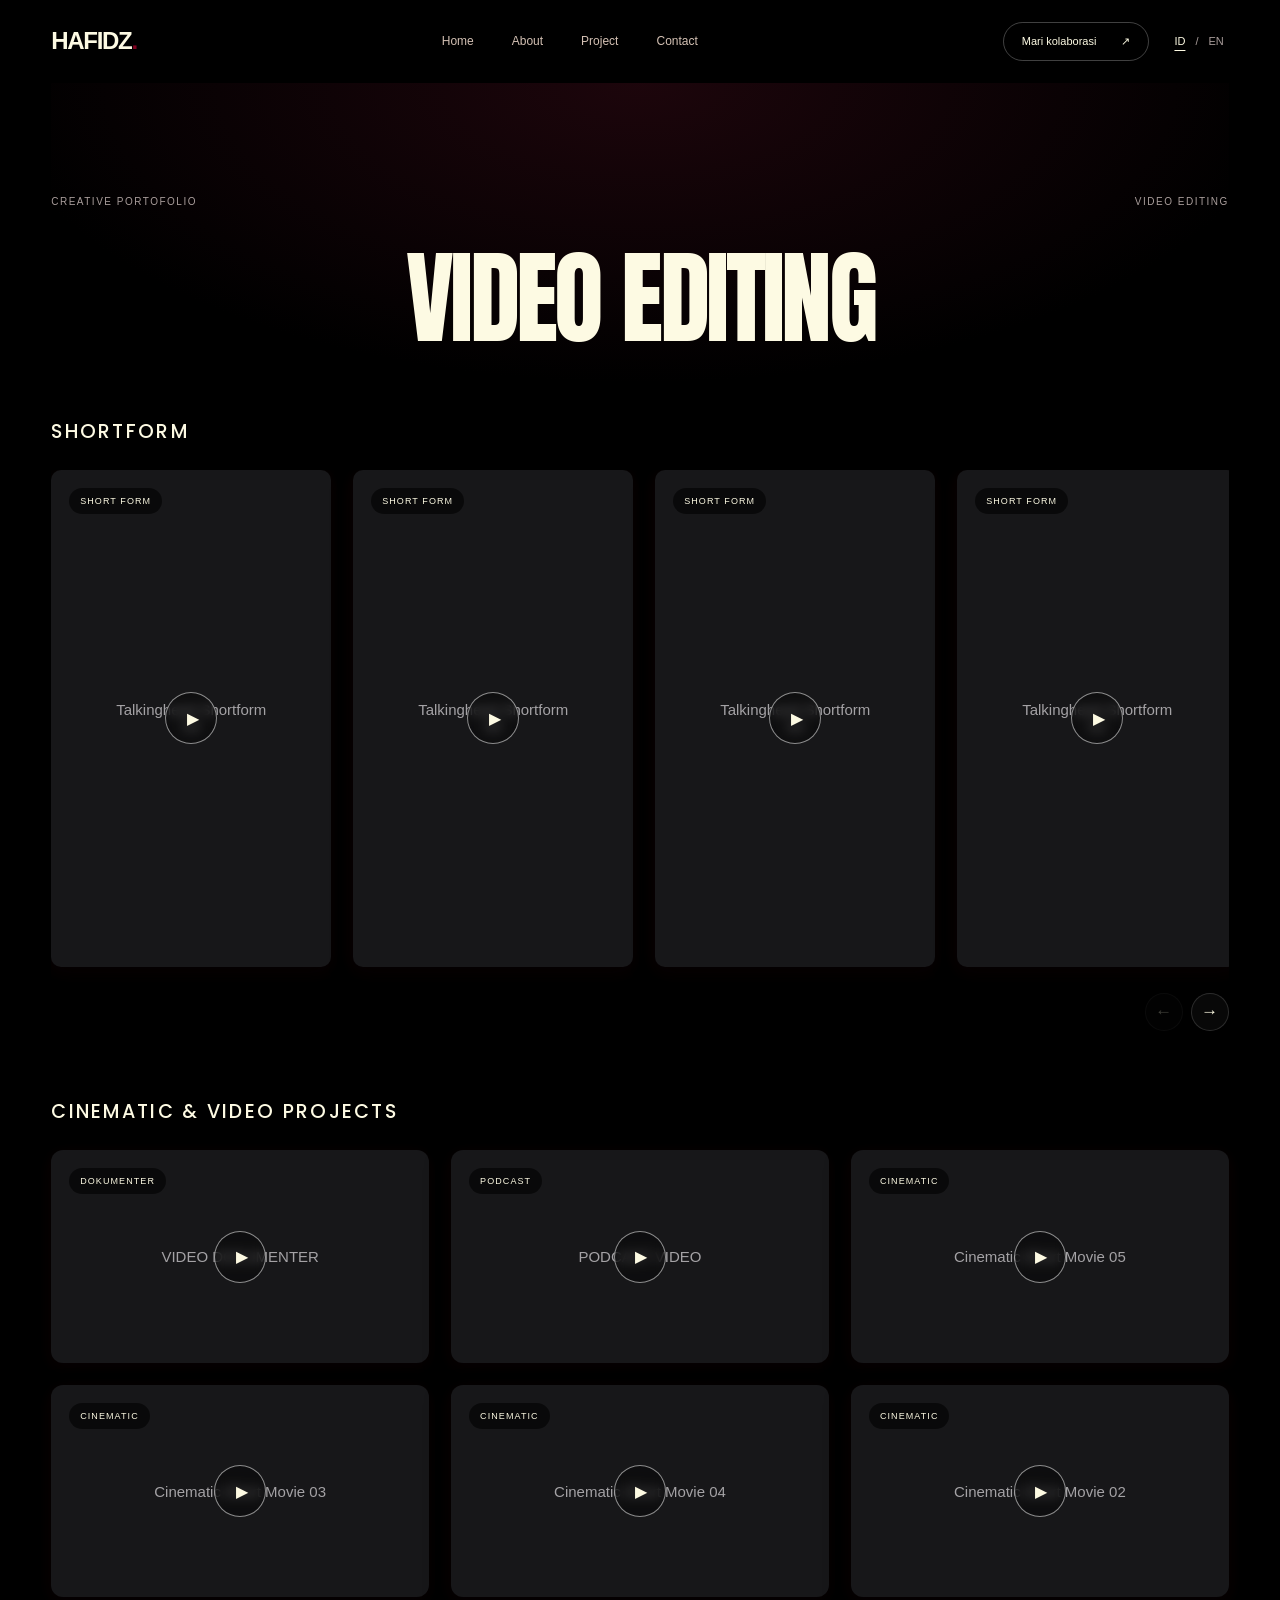
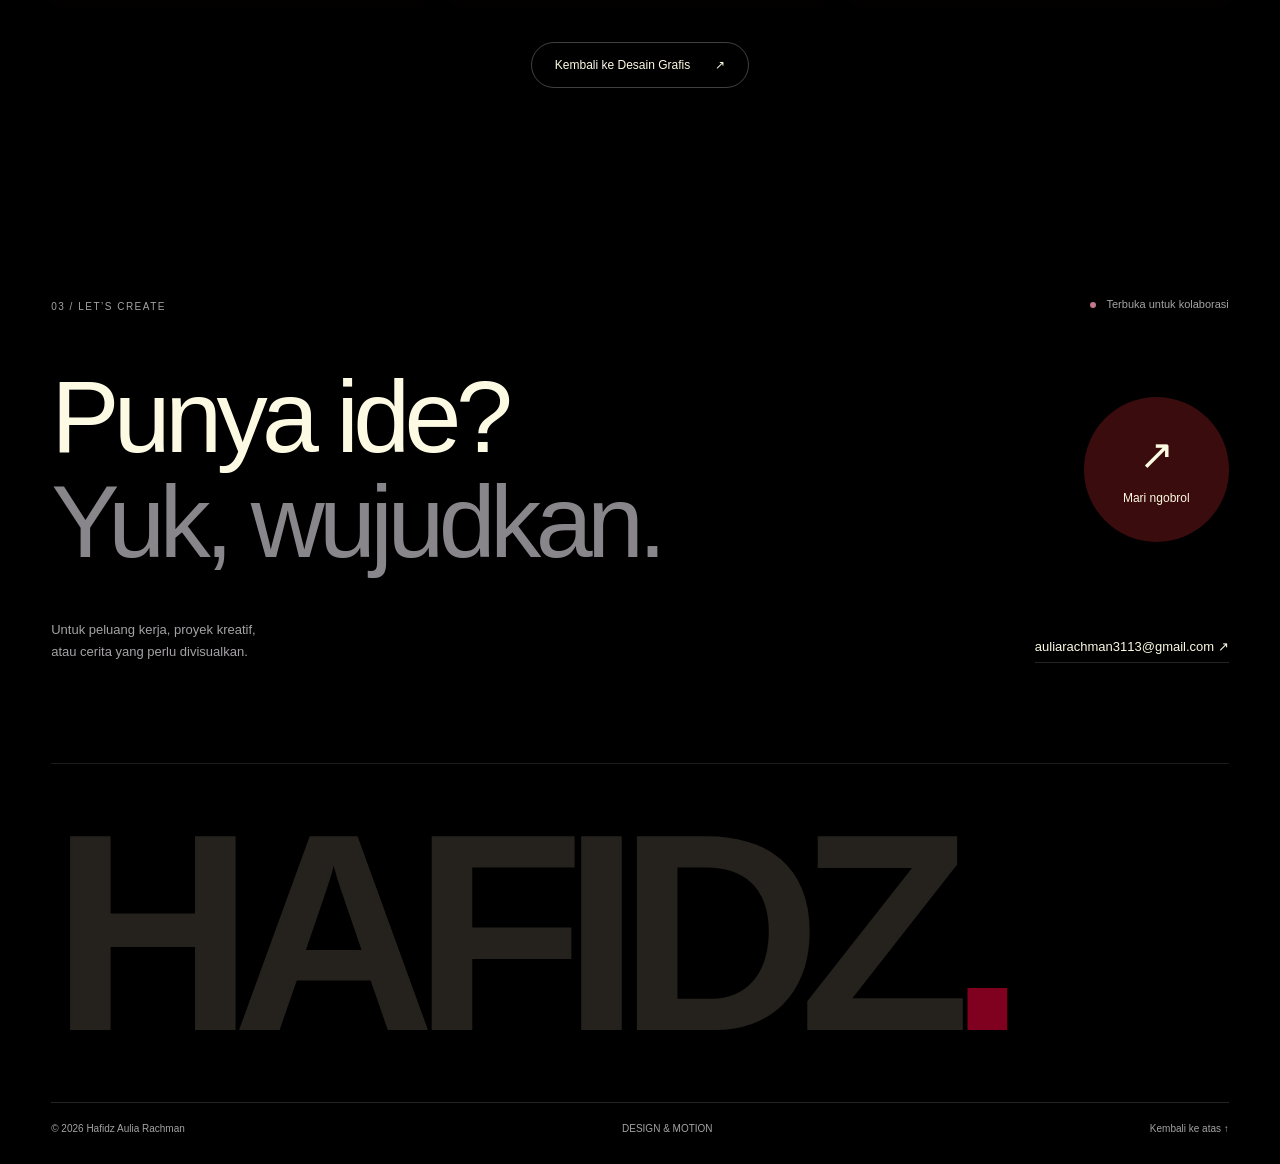
==== video.html @ 24ddf9a2 "Build Video Editing page with shortform horizontal gallery" ====
<!doctype html>
<html lang="id">
<head>
<meta charset="utf-8"><meta name="viewport" content="width=device-width,initial-scale=1">
<meta name="theme-color" content="#000000">
<meta name="description" content="Portofolio Hafidz Aulia Rachman — desain grafis dan video editing. Jelajahi karya visual, konten sosial media, dan film pendek.">
<title>Video Editing — Hafidz Aulia Rachman</title>
<link rel="preconnect" href="https://res.cloudinary.com">
<link rel="preload" href="assets/fonts/anton.woff" as="font" type="font/woff" crossorigin>
<link rel="preload" href="assets/fonts/allura-creative.woff" as="font" type="font/woff" crossorigin>
<link rel="stylesheet" href="styles.css?v=video-gallery-20261009">
<script src="projects.js?v=video-gallery-20261009" defer></script><script src="language.js?v=video-gallery-20261009" defer></script><script src="app.js?v=video-gallery-20261009" defer></script>
</head>
<body data-portfolio="video" data-video-layout="shortform-gallery">
<a class="skip" href="#work">Langsung ke karya</a>
<svg width="0" height="0" aria-hidden="true" class="clip-def"><defs><clipPath id="portrait-cutout" clipPathUnits="objectBoundingBox"><path d="M.165 1 L.165 .68 Q.154 .64 .174 .60 L.182 .52 Q.184 .43 .21 .382 Q.234 .352 .366 .311 L.398 .273 L.396 .248 Q.37 .232 .367 .2 Q.352 .188 .368 .169 L.365 .122 Q.359 .084 .398 .06 Q.429 .035 .484 .039 Q.54 .035 .579 .062 Q.609 .081 .607 .126 L.601 .166 Q.62 .163 .612 .196 Q.609 .212 .586 .222 L.565 .243 L.571 .252 Q.592 .258 .603 .288 Q.754 .301 .823 .355 Q.85 .38 .865 .447 L.91 .534 Q.94 .578 .934 .615 Q.926 .653 .884 .724 L.849 .789 L.82 1 Z"/></clipPath></defs></svg>
<header class="header"><div class="shell nav-row"><a class="brand" href="index.html#top" aria-label="Hafidz, beranda">HAFIDZ<span>.</span></a><nav id="navigation" aria-label="Navigasi utama"><a href="index.html#top">Home</a><a href="index.html#about">About</a><a href="#work">Project</a><a href="#contact">Contact</a></nav><div class="nav-actions"><a class="nav-cta" href="#contact">Mari kolaborasi <span>↗</span></a><div class="language-switch" role="group" aria-label="Bahasa / Language"><button type="button" data-lang="id" lang="id" aria-label="Bahasa Indonesia" aria-pressed="true">ID</button><span aria-hidden="true">/</span><button type="button" data-lang="en" lang="en" aria-label="English" aria-pressed="false">EN</button></div></div><button class="menu-toggle" aria-expanded="false" aria-controls="navigation" aria-label="Buka menu"><span></span><span></span></button></div></header>
<main id="top">
<section class="work section shell video-showcase" id="work" aria-labelledby="work-heading"><div class="section-top reveal"><span class="eyebrow">CREATIVE PORTOFOLIO</span><span class="eyebrow">VIDEO EDITING</span></div><div class="work-heading reveal"><h2 id="work-heading">VIDEO EDITING</h2></div><p id="result-status" class="sr-only" role="status" aria-live="polite"></p><section class="shortform-section" aria-labelledby="shortform-heading"><h3 id="shortform-heading" class="video-category-heading reveal">SHORTFORM</h3><div id="shortform-carousel"><div id="projects" class="projects shortform-track" role="group" aria-label="Galeri video shortform"></div></div></section><section class="other-video-section" aria-labelledby="other-video-heading"><h3 id="other-video-heading" class="video-category-heading reveal">CINEMATIC &amp; VIDEO PROJECTS</h3><div id="longform-projects" class="projects other-video-grid"></div></section><noscript><p>Aktifkan JavaScript untuk membuka galeri interaktif.</p></noscript><a class="next-portfolio outline-button" href="index.html#work">Kembali ke Desain Grafis <span>↗</span></a></section>
<section class="contact section shell" id="contact"><div class="section-top reveal"><span class="eyebrow">03 / LET’S CREATE</span><span class="availability"><i></i> Terbuka untuk kolaborasi</span></div><div class="contact-body reveal"><h2>Punya ide?<br><span>Yuk, wujudkan.</span></h2><a class="contact-circle" href="mailto:auliarachman3113@gmail.com" aria-label="Kirim email untuk kolaborasi"><span>↗</span>Mari ngobrol</a></div><div class="contact-bottom reveal"><p>Untuk peluang kerja, proyek kreatif,<br>atau cerita yang perlu divisualkan.</p><a href="mailto:auliarachman3113@gmail.com">auliarachman3113@gmail.com ↗</a></div></section>
</main>
<footer class="shell"><div class="footer-word" aria-hidden="true">HAFIDZ<span>.</span></div><div class="footer-bottom"><span>© <span id="year">2026</span> Hafidz Aulia Rachman</span><span>DESIGN &amp; MOTION</span><a href="#top">Kembali ke atas ↑</a></div></footer>
<dialog id="project-dialog" aria-labelledby="dialog-title"><div class="dialog-top"><div><span id="dialog-category" class="eyebrow"></span><h2 id="dialog-title"></h2></div><button id="close-dialog" class="close-button" aria-label="Tutup preview">×</button></div><div id="dialog-media"></div><p id="media-error" role="status" hidden>Media belum dapat dimuat. Periksa koneksi lalu coba buka kembali.</p><a id="youtube-fallback" class="youtube-fallback" target="_blank" rel="noopener noreferrer" hidden>Jika pemutar tidak tersedia, buka di YouTube ↗</a><div class="dialog-bottom"><span>HAFIDZ / SELECTED WORK</span><span id="dialog-format"></span></div></dialog>
</body></html>
---- styles.css ----
:root{--bg:#050506;--panel:#141416;--text:#fdfae3;--muted:#a4a2a5;--line:#ffffff24;--accent:#fae6c4;--burgundy:#3b0c0d;--max:1360px}*{box-sizing:border-box}html{scroll-behavior:smooth;scroll-padding-top:100px}body{margin:0;background:var(--bg);color:var(--text);font-family:Arial,Helvetica,sans-serif;-webkit-font-smoothing:antialiased}body.modal-open{overflow:hidden}a{color:inherit;text-decoration:none}button{font:inherit;color:inherit;cursor:pointer}button,a{-webkit-tap-highlight-color:transparent}button{border:0}img{display:block;max-width:100%}a:focus-visible,button:focus-visible,video:focus-visible{outline:2px solid #dc8c9e;outline-offset:6px}::selection{background:var(--burgundy);color:white}.shell{width:min(92%,var(--max));margin:auto}.eyebrow{font-size:10px;letter-spacing:.15em;line-height:1.7;font-weight:500;color:var(--muted)}.sr-only,.skip:not(:focus){position:absolute;width:1px;height:1px;overflow:hidden;clip-path:inset(50%)}.skip:focus{position:fixed;top:10px;left:20px;padding:15px;background:white;color:black;z-index:100}.clip-def{position:absolute;pointer-events:none}.header{position:sticky;top:0;z-index:20;transition:background .3s,border-color .3s;border-bottom:1px solid transparent;background:#0b0b0ce8;backdrop-filter:blur(14px)}.header.scrolled{background:#0b0b0cf5;border-color:var(--line)}.nav-row{height:82px;display:flex;align-items:center;justify-content:space-between}.brand{font-weight:900;font-size:24px;letter-spacing:-1.3px}.brand span,h1 span,h2>span:not(.contact-body h2 span),.footer-word span{color:var(--accent)}nav{display:flex;gap:38px;font-size:12px}nav a{color:var(--muted);transition:color .2s}nav a:hover{color:white}.nav-cta{font-size:11px;border:1px solid #ffffff40;border-radius:24px;padding:12px 18px}.nav-cta span{margin-left:22px;display:inline-block;transition:transform .2s}.nav-cta:hover span{transform:translate(2px,-2px)}.menu-toggle{display:none}.hero{padding-top:27px}.hero-top{display:flex;justify-content:space-between}.tiny-dot{display:inline-block;width:5px;height:5px;background:var(--accent);border-radius:50%;margin-left:9px}.hero-stage{position:relative;height:clamp(520px,48vw,690px);isolation:isolate;overflow:hidden}.word-wrap{position:absolute;top:10%;width:100%;z-index:-1}.hero-word{font-size:clamp(60px,13.85vw,204px);font-weight:900;letter-spacing:-.078em;line-height:1.1;color:#e5e1db;text-align:center;animation:enter .9s both}.portrait-wrap{position:absolute;height:105%;aspect-ratio:2/3;bottom:-9%;left:50%;transform:translateX(-50%);z-index:1;mask-image:linear-gradient(black 78%,transparent 99%);animation:portrait-in 1s .1s both}.portrait{height:100%;width:100%;object-fit:contain;clip-path:url(#portrait-cutout)}.hero-intro{position:absolute;left:0;top:54%;z-index:2;animation:enter .8s .25s both}h1{font-size:clamp(28px,3.1vw,48px);line-height:1.05;letter-spacing:-.045em;margin:15px 0}p{line-height:1.7}.hero-intro p{font-size:13px;color:var(--muted)}.hero-note{position:absolute;right:0;top:55%;z-index:2;font-size:13px;animation:enter .8s .4s both}.small-cross{font-size:35px;color:var(--accent)}.hero-note p{margin:15px 0 27px}.text-link{font-size:11px;display:flex;align-items:center;justify-content:space-between;border-bottom:1px solid #ffffff50;padding-bottom:12px;gap:35px}.text-link span{font-size:22px;transition:transform .3s}.text-link:hover span{transform:translate(3px,3px)}.hero-bottom{border-bottom:1px solid var(--line);padding:20px 0 24px;display:flex;justify-content:space-between;font-size:9px;letter-spacing:.12em;color:var(--muted)}.hero-bottom a span{font-size:15px;margin-left:18px}.section{padding-top:110px;padding-bottom:100px}.section-top{display:flex;align-items:start;justify-content:space-between;margin-bottom:35px}.section-top p{margin:0;font-size:12px;color:var(--muted)}h2{font-size:clamp(40px,5.6vw,82px);letter-spacing:-.055em;line-height:1.02;font-weight:500;margin:0}.work-heading{display:flex;align-items:end;justify-content:space-between;gap:30px;margin-bottom:45px}.filters{display:flex;gap:5px;flex-wrap:wrap}.filters button{border-radius:30px;background:transparent;color:var(--muted);font-size:11px;padding:12px 15px;transition:background .25s,color .25s}.filters button[aria-pressed=true]{background:var(--burgundy);color:white}.filters small{font-size:9px;margin-left:8px;opacity:.7}.projects{display:grid;grid-template-columns:repeat(12,minmax(0,1fr));gap:20px}.project{grid-column:span 4;position:relative;min-width:0;aspect-ratio:1;background:#171719;overflow:hidden;border-radius:12px;padding:0;text-align:left;isolation:isolate}.project.wide{grid-column:span 8;aspect-ratio:2.04}.project img{width:100%;height:100%;object-fit:contain;transition:transform .55s,filter .4s}.project.video img{object-fit:cover}.project.video.vertical img{object-fit:contain;background:#111}.project:hover img,.project:focus-visible img{transform:scale(1.035)}.project::after{content:'';position:absolute;inset:45% 0 0;background:linear-gradient(transparent,#000b);opacity:0;transition:opacity .25s;z-index:1}.project:hover::after,.project:focus-visible::after{opacity:1}.project-info{position:absolute;bottom:22px;left:22px;right:22px;z-index:2;display:flex;justify-content:space-between;align-items:end;opacity:0;transform:translateY(8px);transition:opacity .25s,transform .25s}.project:hover .project-info,.project:focus-visible .project-info{opacity:1;transform:none}.project-info strong{font-size:17px;display:block;font-weight:500}.project-info small{display:block;font-size:10px;margin-bottom:7px;color:#eee}.project-info>span{font-size:24px}.play{position:absolute;top:50%;left:50%;transform:translate(-50%,-50%);display:grid;place-items:center;width:52px;height:52px;border-radius:50%;border:1px solid #ffffff85;background:#0006;backdrop-filter:blur(6px);font-size:16px;padding-left:3px;z-index:2;transition:background .25s,scale .25s}.project:hover .play{background:var(--burgundy);scale:1.07}.video-tag{position:absolute;top:18px;left:18px;font-size:9px;letter-spacing:.12em;background:#0009;padding:8px 11px;border-radius:20px}.asset-fallback{position:absolute;inset:20%;display:grid;place-items:center;font-size:15px;text-align:center;color:var(--muted)}.more-row{margin-top:35px;display:flex;align-items:center;justify-content:space-between}.outline-button{padding:15px 23px;border:1px solid #ffffff40;border-radius:30px;background:transparent;font-size:12px;transition:background .25s}.outline-button:hover{background:#ffffff12}.outline-button span{margin-left:25px}.about{background:#111113;border-top:1px solid var(--line);border-bottom:1px solid var(--line)}.about-grid{display:grid;grid-template-columns:1.1fr 1fr;gap:100px;margin-top:55px}.about h2{font-size:clamp(48px,6.8vw,98px)}.about em{font-family:Georgia,serif;font-weight:400;color:var(--accent)}.about-copy>p:first-child{font-size:22px;line-height:1.5;margin-top:0;color:#e7e3df}.about-copy>p{font-size:14px;color:var(--muted)}.expertise{margin-top:35px}.expertise>div{display:flex;align-items:center;gap:22px;padding:21px 0;border-top:1px solid var(--line)}.expertise h3{font-size:18px;font-weight:400;margin:0;flex:1}.expertise span{font-size:11px;color:var(--muted)}.expertise span:last-child{font-size:23px}.availability{font-size:11px;color:var(--muted)}.availability i{display:inline-block;width:6px;height:6px;background:#bf7889;border-radius:50%;margin-right:8px}.contact-body{display:flex;align-items:center;justify-content:space-between;margin-top:50px}.contact-body h2{font-size:clamp(48px,8vw,112px)}.contact-body h2 span{color:#89868b}.contact-circle{height:145px;width:145px;flex-shrink:0;background:var(--burgundy);border-radius:50%;display:flex;flex-direction:column;align-items:center;justify-content:center;gap:15px;font-size:12px;transition:transform .3s,background .3s}.contact-circle span{font-size:42px;line-height:1}.contact-circle:hover{transform:rotate(-8deg);background:#96364f}.contact-bottom{display:flex;justify-content:space-between;align-items:end;margin-top:45px;font-size:13px}.contact-bottom p{color:var(--muted);margin:0}.contact-bottom a{border-bottom:1px solid var(--line);padding-bottom:8px}footer{border-top:1px solid var(--line)}.footer-word{font-size:clamp(80px,22vw,320px);line-height:1.2;letter-spacing:-.08em;font-weight:900;color:#232326}.footer-bottom{display:flex;justify-content:space-between;color:var(--muted);font-size:10px;padding:20px 0 30px;border-top:1px solid var(--line)}dialog{width:min(1100px,94vw);max-height:92dvh;background:#141416;color:var(--text);border:1px solid #ffffff30;border-radius:16px;padding:24px;overscroll-behavior:contain}dialog::backdrop{background:#000d;backdrop-filter:blur(8px)}dialog[open]{animation:modal-in .23s both}dialog.closing{animation:modal-out .18s both}.dialog-top{display:flex;align-items:start;justify-content:space-between;gap:20px;margin-bottom:20px}.dialog-top h2{font-size:25px;letter-spacing:-.03em;margin-top:8px}.close-button{background:#ffffff12;border-radius:50%;width:40px;height:40px;font-size:28px;flex-shrink:0}#dialog-media{display:flex;justify-content:center;min-height:180px;background:#090909;border-radius:8px;overflow:hidden}#dialog-media img,#dialog-media video{max-width:100%;max-height:68dvh;object-fit:contain}.dialog-bottom{display:flex;justify-content:space-between;margin-top:20px;font-size:9px;color:var(--muted);letter-spacing:.1em}#media-error{color:#efb6c4;font-size:14px}.reveal{transition:opacity .65s,transform .65s}.motion .reveal:not(.visible){opacity:0;transform:translateY(22px)}.project.card-enter{animation:enter .45s both;animation-delay:var(--delay,0ms)}[hidden]{display:none!important}@keyframes enter{from{opacity:0;transform:translateY(22px)}to{opacity:1;transform:translateY(0)}}@keyframes portrait-in{from{opacity:0;translate:0 22px}to{opacity:1;translate:0 0}}@keyframes modal-in{from{opacity:0;transform:scale(.97)}to{opacity:1;transform:scale(1)}}@keyframes modal-out{to{opacity:0;transform:scale(.97)}}
@media(min-width:1600px){.hero-word{font-size:204px}}
@media(max-width:1000px){.work-heading{align-items:start;flex-direction:column;gap:25px}.hero-stage{height:550px}.hero-intro{top:62%}.hero-note{top:62%}.hero-note p{font-size:11px}.hero-intro h1{font-size:29px}.portrait-wrap{height:96%;bottom:-4%}.word-wrap{top:15%}.about-grid{gap:45px}.project-info strong{font-size:14px}}
@media(max-width:650px){html{scroll-padding-top:80px}.shell{width:90%}.nav-row{height:70px}.brand{font-size:22px}.nav-cta{margin-left:auto;margin-right:18px;font-size:10px;padding:10px 12px}.nav-cta span{margin-left:10px}.menu-toggle{display:flex;flex-direction:column;gap:6px;background:none;padding:10px 0 10px 10px}.menu-toggle span{display:block;width:22px;height:1px;background:white;transition:transform .2s}.menu-toggle[aria-expanded=true] span:first-child{transform:translateY(3.5px) rotate(45deg)}.menu-toggle[aria-expanded=true] span:last-child{transform:translateY(-3.5px) rotate(-45deg)}nav{display:none;position:absolute;top:70px;left:0;right:0;background:#161618;border-bottom:1px solid var(--line);padding:30px 5%;gap:28px}nav.open{display:flex;animation:enter .2s}.hero{padding-top:20px}.hero-top .eyebrow{font-size:7px}.hero-stage{height:600px}.word-wrap{top:36px}.hero-word{font-size:13.3vw;letter-spacing:-.078em}.portrait-wrap{height:430px;bottom:132px}.hero-intro{top:auto;bottom:22px;left:0}.hero-intro h1{font-size:29px;margin:8px 0}.hero-intro .eyebrow{font-size:8px}.hero-intro p{font-size:11px;margin-bottom:0}.hero-note{top:auto;bottom:24px;right:0;max-width:125px}.small-cross{font-size:24px}.hero-note p{font-size:10px;margin:8px 0 14px}.text-link{font-size:9px;gap:10px}.hero-bottom{font-size:7px;padding-top:10px;gap:10px}.edition{display:none}.section{padding-top:65px;padding-bottom:60px}.section-top p{font-size:10px}.section-top{margin-bottom:25px}.eyebrow{font-size:9px}.work-heading{margin-bottom:26px}.filters{gap:0}.filters button{padding:11px 12px;font-size:10px}.filters small{margin-left:5px}.projects{gap:14px;grid-template-columns:repeat(2,minmax(0,1fr))}.project{grid-column:span 1;border-radius:8px}.project.wide{grid-column:span 2;aspect-ratio:16/10}.project.video.vertical{aspect-ratio:9/13}.project-info{left:12px;right:12px;bottom:12px}.project-info strong{font-size:11px}.project-info small{font-size:8px}.project-info>span{font-size:17px}.play{width:40px;height:40px;font-size:12px}.video-tag{top:10px;left:10px;font-size:7px;padding:6px 8px}.more-row{gap:15px}.outline-button{padding:13px 16px;font-size:10px}.outline-button span{margin-left:12px}.more-row .eyebrow{font-size:8px}.about-grid{grid-template-columns:1fr;gap:35px;margin-top:35px}.about-copy>p:first-child{font-size:19px}.about h2{font-size:64px}.contact-body{margin-top:35px;gap:10px}.contact-body h2{font-size:12vw}.contact-circle{height:85px;width:85px;font-size:9px;gap:8px}.contact-circle span{font-size:30px}.contact-bottom{flex-direction:column;align-items:start;gap:25px}.contact-bottom a{font-size:12px}.availability{font-size:9px}.footer-bottom{flex-wrap:wrap;gap:20px;font-size:8px}.footer-bottom>span:nth-child(2){display:none}.footer-word{font-size:23vw}dialog{padding:16px}.dialog-top h2{font-size:20px}#dialog-media img,#dialog-media video{max-height:65dvh}}
@media(hover:none){.project::after,.project-info{opacity:1;transform:none}.project::after{inset:65% 0 0}.project-info small{display:none}}
@media(prefers-reduced-motion:reduce){html{scroll-behavior:auto}*,*::before,*::after{animation:none!important;transition:none!important}.motion .reveal:not(.visible){opacity:1;transform:none}.portrait-wrap{translate:none!important}.hero-word{transform:none!important}}

/* YouTube is mounted only after a project is opened. */
#dialog-media .youtube-player{display:block;width:100%;aspect-ratio:16/9;min-height:200px;max-height:68dvh;border:0;background:#090909}.youtube-fallback{display:inline-block;margin-top:16px;font-size:12px;color:var(--muted);text-decoration:underline;text-underline-offset:4px}

/* A continuous burgundy and midnight-black canvas, shared by every page section. */
@font-face{font-family:Anton;src:url('assets/fonts/anton.woff') format('woff');font-style:normal;font-weight:400;font-display:swap}
body{position:relative;isolation:isolate;background-color:#050506;background-image:radial-gradient(ellipse 85% 800px at 8% 0%,#3b0c0d33 0%,transparent 80%),radial-gradient(ellipse 85% 1200px at 100% 80%,#1f0d0640 0%,transparent 80%);background-repeat:no-repeat}
body::before{content:"";position:absolute;inset:0;z-index:-1;pointer-events:none;background-image:url('assets/hero-grain.svg');background-size:180px 180px;opacity:.22;mix-blend-mode:soft-light}
.header{background:transparent;backdrop-filter:none;-webkit-backdrop-filter:none}
.header.scrolled{background:#050609f2;backdrop-filter:blur(14px);-webkit-backdrop-filter:blur(14px);border-color:#e2b4c31f}
.hero{position:relative;isolation:isolate}
.hero-top,.hero-bottom{position:relative;z-index:2}
.hero-top .eyebrow,.hero-intro .eyebrow,.hero-intro p,.hero-bottom,nav a{color:#d4c2cb}
.hero-bottom{border-color:#dfb8c522}
.about{background:transparent;border-top:0;border-bottom:0}
footer{border-color:#dfb8c522}
.footer-word{color:#bc779b35}
.word-wrap{top:2%;height:59%;z-index:0}
.hero-word{display:block;width:100%;height:100%;overflow:visible;font-size:300px;line-height:1;font-weight:400;letter-spacing:0;color:inherit}
.hero-word text{font-family:Anton,Impact,'Arial Narrow',sans-serif;font-size:300px;font-weight:400;letter-spacing:-13px}
.hero-intro,.hero-note{top:64%;text-shadow:0 2px 20px #160911aa}
@media(max-width:1000px){.word-wrap{top:5%;height:54%}.hero-intro,.hero-note{top:65%}}
@media(max-width:650px){body{background-image:radial-gradient(ellipse 140% 700px at 0% 0%,#3b0c0d33 0%,transparent 80%),radial-gradient(ellipse 130% 1000px at 100% 80%,#1f0d0640,transparent 80%)}body::before{opacity:.18}.word-wrap{top:14px;height:215px}.hero-word{font-size:300px;letter-spacing:0}.hero-word text{letter-spacing:-15px}.hero-intro{top:auto;bottom:22px}.hero-note{top:auto;bottom:24px}nav{background:#080b12f5}}

/* Handwritten accent above the condensed portfolio lettering. */
@font-face{font-family:'Allura Creative';src:url('assets/fonts/allura-creative.woff') format('woff');font-weight:400;font-style:normal;font-display:swap}
.creative-script{position:absolute;top:0;left:50%;z-index:3;display:block;font-family:'Allura Creative','Brush Script MT',cursive;font-size:clamp(50px,5.5vw,78px);font-weight:400;line-height:1.15;color:#f0dedf;transform:translateX(-50%) rotate(-7deg);text-shadow:0 2px 18px #12071066;pointer-events:none}
@media(max-width:1000px){.creative-script{top:7px;font-size:64px}}
@media(max-width:650px){.creative-script{top:7px;font-size:48px}}


/* New portrait: torso-only framing; the page crops the full source image. */
.portrait-wrap{width:clamp(390px,48vw,650px);height:85%;aspect-ratio:auto;bottom:0;overflow:hidden;mask-image:linear-gradient(#000 78%,transparent 100%);-webkit-mask-image:linear-gradient(#000 78%,transparent 100%)}
.portrait{width:100%;height:auto;max-width:none;object-fit:initial}
.creative-script{color:#fae6c4}.header.scrolled{background:#1f0d06f2}.footer-word{color:#fae6c425}.hero-top .eyebrow,.hero-intro .eyebrow,.hero-intro p,.hero-bottom,nav a{color:#d4c1b4}.contact-circle:hover{background:#531719}
@media(max-width:1000px){.portrait-wrap{width:510px;height:83%;bottom:0}}
@media(max-width:650px){.portrait-wrap{width:350px;max-width:100%;height:330px;bottom:145px}.header nav{background:#1f0d06f5}}

/* Header navigation and persistent language selector. */
.brand span,.footer-word span{color:#800020}
.hero-top{justify-content:flex-end}
.nav-actions{display:flex;align-items:center;gap:20px}
.language-switch{display:flex;align-items:center;gap:5px;font-size:11px;color:#a99d9b;flex-shrink:0}
.language-switch button{background:transparent;color:#a99d9b;padding:12px 5px;min-height:44px;transition:color .2s}
.language-switch button[aria-pressed="true"]{color:#fdfae3;text-decoration:underline;text-underline-offset:5px}
.language-switch button:hover{color:#fdfae3}
.header.scrolled{background:#050506f2}
@media(max-width:850px) and (min-width:651px){nav{gap:18px}.nav-actions{gap:12px}.nav-row{gap:16px}.nav-cta{padding:11px 13px}.nav-cta span{margin-left:10px}}
@media(max-width:650px){.nav-row{gap:12px}.nav-actions{margin-left:auto;gap:8px}.nav-cta{margin:0;padding:10px;font-size:9px}.nav-cta span{margin-left:5px}.language-switch{gap:1px;font-size:10px}.language-switch button{padding:12px 4px}.header nav{background:#050506f5;justify-content:space-between;gap:14px}.menu-toggle{flex-shrink:0}.brand{font-size:20px}}
@media(max-width:360px){.nav-row{gap:8px}.nav-actions{gap:4px}.brand{font-size:18px}.nav-cta{font-size:8px;padding:9px 8px}}

/* Smooth studio lighting: black edges, burgundy behind the portrait, no grain. */
:root{--bg:#000}
body{background:#000;background-image:none}
body::before{content:none;display:none}
.hero::before{content:"";position:absolute;inset:0 -4.35vw 0;z-index:-1;pointer-events:none;background:radial-gradient(ellipse 48% 53% at 50% 43%,#631126 0%,#390b17 37%,#16050a 65%,transparent 100%);mask-image:linear-gradient(#000 65%,transparent 100%);-webkit-mask-image:linear-gradient(#000 65%,transparent 100%)}
.header.scrolled,.header nav{background:#000000f2}
body[data-portfolio="video"] .work{position:relative;isolation:isolate}
body[data-portfolio="video"] .work::before{content:"";position:absolute;inset:0;z-index:-1;pointer-events:none;background:radial-gradient(ellipse 55% 300px at 50% 0,#390b1780,transparent 100%)}
.portfolio-pages{position:static;display:flex;gap:8px;padding:0;background:none!important;border:0;flex-wrap:wrap;font-size:11px}
.portfolio-pages a{display:inline-flex;align-items:center;gap:18px;padding:13px 18px;border:1px solid #ffffff25;border-radius:30px;transition:background .25s,border-color .25s;color:#d4c1b4}
.portfolio-pages a[aria-current="page"]{background:#3b0c0d;color:#fff;border-color:#751a31}
.portfolio-pages a:hover{border-color:#9f304b;color:#fff}
.next-portfolio{display:inline-flex;align-items:center;margin-top:38px}
@media(max-width:650px){.hero::before{inset:0 -5.56vw 0;background:radial-gradient(ellipse 80% 45% at 50% 37%,#631126 0%,#390b17 37%,#16050a 65%,transparent 100%)}.portfolio-pages{gap:8px;padding:0}.portfolio-pages a{padding:12px 15px;font-size:10px}}

/* Clickable social profiles and the second section: About me. */
.hero-social{width:250px;max-width:28%;top:65%}
.social-heading{display:block;margin-bottom:16px}
.social-link{display:flex;align-items:center;gap:12px;padding:14px 0;border-bottom:1px solid #ffffff25;transition:color .25s}
.social-link:hover{color:#d48b9f}
.social-link svg{width:23px;height:23px;flex-shrink:0}
.social-link small{display:block;font-size:9px;color:#b2a6aa;margin-bottom:5px}
.social-link strong{font-size:12px;font-weight:400;overflow-wrap:anywhere}
.social-arrow{margin-left:auto;font-size:19px}
.about-grid{grid-template-columns:1.1fr 1fr;gap:clamp(35px,7vw,110px);align-items:center;margin-top:35px}
#about-heading{font-family:Anton,Impact,'Arial Narrow',sans-serif;font-size:clamp(90px,12vw,172px);font-weight:400;letter-spacing:-.035em;line-height:.96;text-align:left;margin-bottom:38px}
.about-copy{max-width:620px}
.about-copy>p:first-child{font-size:22px;line-height:1.6}
.about-copy>p{font-size:14px;line-height:1.85}
.about-portrait{position:relative;margin:0;align-self:center;isolation:isolate}
.about-portrait::before{content:"";position:absolute;inset:8% -8% 0;z-index:-1;background:radial-gradient(ellipse at 50% 55%,#531025 0%,#1c060d 50%,transparent 72%)}
.about-portrait img{width:100%;height:clamp(480px,48vw,680px);object-fit:contain;object-position:center bottom;mask-image:linear-gradient(#000 80%,transparent 100%);-webkit-mask-image:linear-gradient(#000 80%,transparent 100%)}
.about-portrait figcaption{font-size:9px;letter-spacing:.12em;color:#a99d9b;text-align:center;padding-top:18px}
@media(max-width:1000px){.hero-social{top:65%;width:210px}.social-link strong{font-size:10px}}
@media(max-width:650px){.hero-social{top:auto;bottom:24px;width:155px;max-width:44%}.social-heading{font-size:7px;margin-bottom:8px}.social-link{gap:8px;padding:10px 0}.social-link svg{width:18px;height:18px}.social-link strong{font-size:8px}.social-link small{font-size:7px;margin-bottom:4px}.social-arrow{font-size:14px}.about-grid{grid-template-columns:1fr;gap:35px}#about-heading{font-size:105px;margin-bottom:28px}.about-copy>p:first-child{font-size:19px}.about-copy>p{font-size:13px}.about-portrait{width:min(100%,420px);justify-self:center}.about-portrait img{height:460px}}

/* Compact contact icons and a portrait-free About Me with software tools. */
.hero-roles{max-width:295px;line-height:1.8}
.hero-social{width:230px;max-width:30%}
.social-icons{display:flex;gap:10px;flex-wrap:wrap}
.social-icons .social-link{display:grid;place-items:center;width:46px;height:46px;padding:0;border:1px solid #ffffff35;border-radius:50%;background:#0005;transition:color .2s,border-color .2s,transform .2s}
.social-icons .social-link:hover{border-color:#b74b69;color:#e8b5c4;transform:translateY(-3px)}
.social-icons .social-link svg{width:22px;height:22px}
.about-grid{grid-template-columns:.8fr 1.2fr;align-items:start;gap:clamp(35px,6vw,90px)}
.about-copy{max-width:none}
.about-copy>p:first-child{font-size:20px;line-height:1.75;margin-bottom:38px}
.software-groups{display:grid;gap:30px}
.software-group h3{font-size:13px;font-weight:500;color:#d4c1b4;letter-spacing:.02em;margin:0 0 16px}
.software-list{display:grid;grid-template-columns:repeat(3,minmax(0,1fr));gap:12px;list-style:none;padding:0;margin:0}
.software-card{display:flex;flex-direction:column;gap:14px;padding:20px 15px;border:1px solid #ffffff20;border-radius:12px;background:#ffffff03}
.software-card img{width:48px;height:48px;object-fit:contain}
.software-card span{font-size:11px;line-height:1.5;color:#e8e2df}
@media(max-width:1000px){.hero-roles{max-width:230px}.hero-social{width:220px}}
@media(max-width:650px){.hero-roles{max-width:170px;font-size:10px!important}.hero-social{width:104px;max-width:34%;bottom:32px}.social-icons{gap:10px}.social-icons .social-link{width:44px;height:44px}.social-heading{margin-bottom:12px}.about-grid{grid-template-columns:1fr;gap:12px}.about-copy>p:first-child{font-size:17px;margin-bottom:30px}.software-list{gap:9px}.software-card{padding:16px 10px;gap:12px}.software-card img{width:42px;height:42px}.software-card span{font-size:10px}.software-group h3{font-size:12px}}

/* About Me: high-angle seated portrait, light copy and compact tool icons. */
@font-face{font-family:Poppins;src:url('assets/fonts/poppins-light.woff') format('woff');font-weight:300;font-style:normal;font-display:swap}
#about-heading span{color:#800020}
.about-copy{font-family:Poppins,Arial,sans-serif;font-weight:300}
.about-copy>p:first-child{font-weight:300;font-size:17px;line-height:1.9}
.software-group h3,.software-card span{font-weight:300}
.about-title-column{min-width:0}
.about-seated{position:relative;isolation:isolate;margin:5px 0 0;width:100%;max-width:480px}
.about-seated::before{content:"";position:absolute;inset:15% -10% 3%;z-index:-1;background:radial-gradient(ellipse at 50% 55%,#65152e80,transparent 70%)}
.about-seated img{width:100%;height:auto;display:block;mask-image:linear-gradient(#000 90%,transparent 100%);-webkit-mask-image:linear-gradient(#000 90%,transparent 100%)}
.software-card{padding:7px 0;background:none;border:0;border-radius:0;gap:12px}
.software-card img{width:34px;height:34px;filter:drop-shadow(0 7px 13px #80002070) drop-shadow(0 3px 5px #000)}
.software-card span{font-size:10px}
.software-list{gap:20px}
@media(max-width:650px){.about-copy>p:first-child{font-size:14px;line-height:1.9}.about-grid{gap:28px}.about-seated{width:min(100%,320px);margin-top:0}.software-card{padding:7px 0;gap:10px}.software-card img{width:30px;height:30px}.software-list{gap:14px}.software-card span{font-size:9px}}

/* Portrait overlaps the right edge of the title; one glow spans both sections. */
.portfolio-chapter{position:relative;isolation:isolate}
.portfolio-chapter .about{position:relative}
.portfolio-chapter .about::after{content:"";position:absolute;right:0;bottom:-350px;width:min(90vw,1300px);height:850px;z-index:-1;pointer-events:none;background:radial-gradient(ellipse at 100% 50%,#65132e 0%,#360b18 32%,#17050b70 58%,transparent 78%)}
.about-grid{align-items:center}
.about-title-column{position:relative;min-height:650px;isolation:isolate}
#about-heading{position:relative;z-index:0}
.about-seated{position:absolute;z-index:1;top:65px;right:-45px;width:85%;max-width:400px;margin:0;pointer-events:none}
.about-seated::before{inset:25% -5% 0;background:radial-gradient(ellipse at 50% 55%,#65152e50,transparent 72%)}
.about-seated img{mask-image:none;-webkit-mask-image:none}
@media(max-width:1000px) and (min-width:651px){.about-title-column{min-height:540px}.about-seated{right:-25px;top:65px;width:92%}}
@media(max-width:650px){.about-grid{gap:30px}.about-title-column{min-height:540px}.about-seated{top:85px;right:0;width:78%;max-width:290px}.portfolio-chapter .about::after{bottom:-280px;height:700px;width:100%}}

/* Greeting in the open space above the About Me description. */
@font-face{font-family:Poppins;src:url('assets/fonts/poppins-medium.woff') format('woff');font-weight:500;font-style:normal;font-display:swap}
@font-face{font-family:'Allura Signature';src:url('assets/fonts/allura-signature.woff') format('woff');font-weight:400;font-style:normal;font-display:swap}
.about .section-top .eyebrow{color:#a99d9b;text-transform:uppercase;font-weight:500}
.about-copy{align-self:start;padding-top:8px}
.about-greeting{margin:0 0 34px;line-height:1.4;font-weight:400;display:flex;align-items:baseline;column-gap:16px;row-gap:0;flex-wrap:wrap}
.greeting-intro{font-family:Poppins,Arial,sans-serif;font-size:20px;font-weight:500;white-space:nowrap}
.greeting-name{font-family:'Allura Signature','Brush Script MT',cursive;font-size:clamp(42px,4.2vw,62px);font-weight:400;line-height:1.25;color:#fdfae3}
.about-seated img{mask-image:linear-gradient(#000 75%,transparent 100%);-webkit-mask-image:linear-gradient(#000 75%,transparent 100%)}
@media(max-width:650px){.about-copy{padding-top:0}.about-greeting{gap:4px 12px;margin-bottom:24px}.greeting-intro{font-size:16px}.greeting-name{font-size:42px}}

.about-copy>p{font-size:17px;line-height:1.9;font-weight:300;margin:0 0 38px}
@media(max-width:650px){.about-copy>p{font-size:14px}}

/* Signature handwriting and a curved, horizontally browsable design gallery. */
@font-face{font-family:'Portfolio Handwriting';src:url('assets/fonts/portfolio-handwriting.woff') format('woff');font-style:normal;font-weight:400;font-display:swap}
.creative-script,.greeting-name{font-family:'Portfolio Handwriting','Brush Script MT',cursive}
.greeting-name{font-size:clamp(36px,3.6vw,53px)}
.design-showcase .section-top .eyebrow{color:#a99d9b;text-transform:uppercase;font-weight:500}
.design-showcase .work-heading{flex-direction:column;align-items:center;text-align:center;gap:26px;margin-bottom:20px}
.design-showcase .portfolio-pages{justify-content:center}
.design-gallery-copy{text-align:center;font-family:Poppins,Arial,sans-serif;font-weight:300;font-size:13px;color:#a99d9b;max-width:680px;margin:0 auto 26px}
.design-showcase .more-row{justify-content:center;flex-direction:column;gap:14px;margin-top:0;margin-bottom:8px}
.design-showcase #load-more{background:#fdfae3;color:#161014;border:0;font-weight:500}
.design-showcase #load-more span{display:inline-grid;place-items:center;width:28px;height:28px;border-radius:50%;background:#800020;color:white;margin-left:16px}
.gallery-shell{position:relative;margin:0 calc(-4.35vw);}
.design-showcase .projects{position:relative;display:flex;gap:22px;overflow-x:auto;overscroll-behavior-inline:contain;padding:90px 6vw 35px;scroll-padding-inline:6vw;scrollbar-width:thin;scrollbar-color:#800020 #ffffff08;perspective:1200px}
.design-showcase .project{flex:0 0 clamp(160px,15vw,225px);aspect-ratio:3/4;border-radius:16px;background:#0b0b0b;animation:none;transform:perspective(900px) translateY(var(--gallery-lift,0px)) rotateY(var(--gallery-yaw,0deg)) scale(var(--gallery-scale,1));transform-origin:center;will-change:transform}
.design-showcase .project img{object-fit:contain}
.design-showcase .project-info{bottom:15px;left:14px;right:14px}
.design-showcase .project-info strong{font-size:12px}
.gallery-controls{display:flex;justify-content:center;gap:12px;padding-top:22px}
.gallery-control{display:grid;place-items:center;width:44px;height:44px;border:1px solid #ffffff30;background:#0008;color:#fdfae3;border-radius:50%;font-size:20px;transition:background .2s}
.gallery-control:hover{background:#800020}
.design-showcase .next-portfolio{display:flex;width:max-content;max-width:100%;margin:35px auto 0}
@media(max-width:650px){.gallery-shell{margin-inline:-5.56vw}.design-showcase .projects{gap:18px;padding:75px 15vw 30px}.design-showcase .project{flex-basis:180px}.design-gallery-copy{font-size:11px}.greeting-name{font-size:37px}}
@media(prefers-reduced-motion:reduce){.design-showcase .project{transform:none;will-change:auto}}

/* Social media design: original aspect ratios, natural sizes and soft shadows. */
.social-media-heading{display:flex;flex-direction:column;align-items:center;gap:3px;line-height:1.05}
#work-heading .social-media-title{font-family:Anton,Impact,'Arial Narrow',sans-serif;font-size:clamp(62px,8vw,118px);font-weight:400;letter-spacing:-.035em;color:#fdfae3}
#work-heading .social-media-script{font-family:'Portfolio Handwriting','Brush Script MT',cursive;font-size:clamp(54px,6.5vw,88px);font-weight:400;line-height:1.2;color:#fdfae3;transform:rotate(-5deg)}
.design-showcase .projects{align-items:center;padding-top:100px;padding-bottom:65px}
.design-showcase .project{flex:0 0 clamp(200px,19vw,290px);aspect-ratio:var(--design-ratio,1);height:auto;align-self:center;border-radius:10px;box-shadow:0 20px 35px #000b,0 7px 24px #80002045,0 0 0 1px #ffffff0d;background:#090909}
.design-showcase .project img{object-fit:contain;width:100%;height:100%}
@media(max-width:650px){#work-heading .social-media-title{font-size:clamp(42px,11.5vw,72px)}#work-heading .social-media-script{font-size:53px}.design-showcase .project{flex-basis:210px}.design-showcase .projects{padding-top:85px;padding-bottom:55px}}

/* Social Media Design follows the supplied sketch: feed, process, phone. */
.social-sketch .work-heading{margin-bottom:55px}
.social-design-layout{display:grid;grid-template-columns:minmax(0,1.5fr) minmax(0,.7fr) minmax(0,.8fr);gap:clamp(24px,3vw,48px);align-items:start}
.social-sketch .feed-grid{display:grid;grid-template-columns:repeat(3,minmax(0,1fr));gap:14px;padding:0;overflow:visible;perspective:none;align-items:start}
.social-sketch .project{width:100%;min-width:0;flex:none;grid-column:auto;aspect-ratio:var(--design-ratio,1);border-radius:4px;transform:none;will-change:auto;box-shadow:0 12px 25px #000a,0 5px 18px #80002025;animation:none}
.social-sketch .project img{width:100%;height:100%;object-fit:contain}
.social-sketch .project-info{left:10px;right:10px;bottom:10px}
.social-sketch .project-info strong{font-size:10px}
.social-sketch .project-info small{font-size:8px}
.design-process{font-family:Poppins,Arial,sans-serif;font-weight:300;padding-top:20px}
.design-process h3{font-size:clamp(21px,2vw,28px);line-height:1.35;font-weight:500;letter-spacing:-.035em;margin:18px 0 22px}
.design-process p{font-size:12px;line-height:1.9;color:#bdb2b5;margin:0 0 20px}
.story-mockups{display:flex;flex-direction:column;align-items:center;gap:40px;padding:45px 15px 50px}
.phone-mockup{position:relative;width:min(100%,255px);padding:8px;border:2px solid #81787c;border-radius:32px;background:linear-gradient(135deg,#5b5257,#0a0809 28%,#352d32 75%,#7a6a73);box-shadow:12px 20px 0 -8px #261920,20px 28px 40px #000b,0 5px 35px #80002055;transform:rotate(13deg)}
.social-sketch .phone-screen{display:block;aspect-ratio:9/16;border-radius:23px;overflow:hidden;background:#000;box-shadow:none}
.phone-speaker{position:absolute;top:11px;left:50%;width:48px;height:7px;transform:translateX(-50%);border-radius:8px;background:#0a080a;box-shadow:0 0 0 1px #ffffff12;pointer-events:none}
.social-sketch .next-portfolio{margin-top:55px}
@media(max-width:1000px){.social-design-layout{grid-template-columns:minmax(0,1.4fr) minmax(0,1fr);gap:35px}.design-process{grid-column:2;grid-row:1}.story-mockups{grid-column:2;grid-row:1;margin-top:330px}.feed-grid{grid-column:1;grid-row:1}.phone-mockup{width:min(90%,230px)}}
@media(max-width:650px){.social-sketch .work-heading{margin-bottom:35px}.social-design-layout{grid-template-columns:1fr;gap:35px}.social-sketch .feed-grid{grid-column:1;grid-row:auto;gap:9px}.design-process{grid-column:1;grid-row:auto;padding:0;max-width:480px}.design-process h3{font-size:25px}.design-process p{font-size:12px}.story-mockups{grid-column:1;grid-row:auto;margin-top:0;padding:12px 35px 35px}.phone-mockup{width:min(80%,230px)}.social-sketch .project-info strong{font-size:8px}.social-sketch .project-info small{display:none}}

.social-design-details{display:contents}
@media(max-width:1000px){.social-design-details{display:flex;flex-direction:column;gap:28px;grid-column:2;grid-row:1;min-width:0}.social-design-details .story-mockups{margin-top:0}.social-design-details .design-process{padding-top:0}}
@media(max-width:650px){.social-design-details{grid-column:1;grid-row:auto;gap:25px}}

/* Generated iPhone artwork retains its perspective and transparent edges. */
.phone-mockup.iphone-art{width:min(100%,320px);padding:0;border:0;border-radius:0;background:none;box-shadow:none;transform:none;isolation:isolate}
.iphone-art::before{content:"";position:absolute;inset:20% -12% 0;z-index:-1;background:radial-gradient(ellipse at 65% 65%,#80002070,transparent 70%);filter:blur(22px);pointer-events:none}
.social-sketch .phone-render{display:block;aspect-ratio:2/3;border-radius:0;background:transparent;box-shadow:none;overflow:visible;filter:drop-shadow(15px 25px 20px #000c) drop-shadow(8px 8px 22px #80002080);transition:filter .25s,translate .25s}
.social-sketch .phone-render:hover{translate:0 -5px;filter:drop-shadow(15px 30px 24px #000c) drop-shadow(8px 8px 28px #800020a0)}
.social-sketch .phone-render img{object-fit:contain;transform:none}
.phone-render .project-info{display:none}
@media(prefers-reduced-motion:reduce){.social-sketch .phone-render{transition:none}.social-sketch .phone-render:hover{translate:none}}

/* Grouped feed formats share one column rhythm; the final pair is larger. */
.social-sketch .feed-grid{display:flex;flex-direction:column;gap:24px;align-items:stretch}
.feed-group{display:grid;grid-template-columns:repeat(3,minmax(0,1fr));gap:14px;align-items:start;width:100%}
.feed-group-editorial{grid-template-columns:repeat(2,minmax(0,1fr))}
.social-sketch .feed-group .project{align-self:start}
.social-design-layout{grid-template-columns:minmax(0,1.65fr) minmax(0,.72fr) minmax(0,.85fr);gap:clamp(24px,2.7vw,42px)}
.social-design-details .design-process{padding-top:24px}
.social-design-details .story-mockups{padding:14px 0 28px;align-self:start}
.phone-mockup.iphone-art{width:min(100%,310px)}
.iphone-art::before{inset:10% -8% -2%;background:radial-gradient(ellipse at 50% 65%,#80002055,transparent 72%)}
.social-sketch .phone-render{filter:drop-shadow(0 22px 22px #000c) drop-shadow(0 0 20px #80002065)}
.social-sketch .phone-render:hover{filter:drop-shadow(0 27px 24px #000c) drop-shadow(0 0 24px #80002080)}
@media(max-width:1000px){.social-design-layout{grid-template-columns:minmax(0,1.45fr) minmax(0,1fr);gap:32px}.social-design-details .design-process{padding-top:0}.social-design-details .story-mockups{align-self:center;width:100%;padding-top:0}.phone-mockup.iphone-art{width:min(90%,280px)}}
@media(max-width:650px){.social-design-layout{grid-template-columns:1fr;gap:36px}.social-sketch .feed-grid{gap:20px}.feed-group{gap:9px}.social-design-details{display:grid;grid-template-columns:minmax(0,1fr) minmax(0,.9fr);gap:20px;align-items:center}.social-design-details .design-process h3{font-size:22px}.social-design-details .design-process p{font-size:11px;line-height:1.8}.social-design-details .story-mockups{padding:0}.phone-mockup.iphone-art{width:100%}}
@media(max-width:380px){.social-design-details{grid-template-columns:1fr}.phone-mockup.iphone-art{width:min(75%,250px)}}

@media(max-width:650px){.social-design-details .design-process,.social-design-details .story-mockups{grid-column:auto;grid-row:auto}}

/* Three visible previews per format, all remaining designs in one horizontal row. */
.feed-carousel{min-width:0;width:100%;--feed-gap:14px}
.feed-carousel .feed-group{position:relative;display:flex;gap:var(--feed-gap);overflow-x:auto;overflow-y:hidden;scroll-snap-type:x mandatory;scroll-behavior:smooth;overscroll-behavior-inline:contain;scrollbar-width:thin;scrollbar-color:#800020 #ffffff08;padding-bottom:14px;align-items:flex-start}
.social-sketch .feed-carousel .project{flex:0 0 calc((100% - var(--feed-gap) * 2) / 3);width:calc((100% - var(--feed-gap) * 2) / 3);scroll-snap-align:start;scroll-snap-stop:always}
.feed-carousel-controls{display:flex;justify-content:flex-end;gap:8px;padding-top:10px}
.feed-carousel-arrow{display:grid;place-items:center;width:32px;height:32px;padding:0;border:1px solid #ffffff25;border-radius:50%;background:#080808;color:#fdfae3;font-size:17px;cursor:pointer;transition:background .2s,border-color .2s}
.feed-carousel-arrow:hover{background:#800020;border-color:#800020}
.feed-carousel-arrow:disabled{opacity:.25;cursor:default;background:#080808;border-color:#ffffff25}
.feed-carousel-arrow:focus-visible{outline:2px solid #b9415f;outline-offset:3px}
@media(max-width:650px){.feed-carousel{--feed-gap:9px}.feed-carousel-controls{padding-top:8px}}
@media(prefers-reduced-motion:reduce){.feed-carousel .feed-group{scroll-behavior:auto}.feed-carousel-arrow{transition:none}}

/* Instagram panel and three floating designs follow the supplied reference. */
.social-composition{position:relative;width:100%;aspect-ratio:1/1.12;isolation:isolate;margin-top:4px}
.social-composition::before{content:"";position:absolute;inset:18% -8% 0;z-index:-1;background:radial-gradient(ellipse at 50% 60%,#80002035,transparent 72%);filter:blur(20px);pointer-events:none}
.social-sketch .composition-tile{position:absolute;width:41%;border-radius:9px;box-shadow:0 14px 25px #000b,0 0 14px #80002020;overflow:hidden;transition:translate .25s,box-shadow .25s}
.social-sketch .composition-tile-left{left:0;top:36%;z-index:1}
.social-sketch .composition-tile-top{right:0;top:13%;z-index:4}
.social-sketch .composition-tile-bottom{right:2%;bottom:1%;z-index:1}
.composition-instagram{position:absolute;left:26%;top:4%;width:48%;z-index:3;border-radius:12px;overflow:hidden;background:#f6f3ef;color:#181416;border:1px solid #ffffff80;box-shadow:0 20px 32px #000c,0 5px 22px #80002035}
.composition-header{display:flex;align-items:center;justify-content:space-between;padding:10px 9px 6px}
.composition-header>span:first-child{font-family:'Portfolio Handwriting',cursive;font-size:clamp(13px,1.3vw,19px);line-height:1}
.composition-header>span:last-child{font-size:15px;line-height:1}
.composition-brand{display:flex;align-items:center;gap:4px;padding:5px 7px 7px;font-family:Poppins,Arial,sans-serif;font-size:5px;font-weight:500}
.composition-brand>span:last-child{margin-left:auto;font-size:10px}
.composition-avatar{display:grid;place-items:center;width:15px;height:15px;border-radius:50%;background:#800020;color:#fff;font-size:6px;flex-shrink:0}
.social-sketch .composition-post{display:block;border-radius:0;box-shadow:none;overflow:hidden;background:#000}
.social-sketch .social-composition .project-info{display:none}
.composition-footer{padding:7px 8px 9px}
.composition-footer svg{display:block;width:100%;height:15px}
.composition-home-bar{display:block;width:35%;height:2px;border-radius:2px;background:#28202550;margin:12px auto 0}
.social-sketch .composition-tile:hover{translate:0 -4px;box-shadow:0 18px 30px #000c,0 0 18px #80002055}
.social-sketch .composition-post:focus-visible,.social-sketch .composition-tile:focus-visible{outline:2px solid #b9415f;outline-offset:3px}
.social-design-details .story-mockups{gap:26px}
@media(max-width:1000px){.social-composition{max-width:330px}.composition-brand{font-size:6px}}
@media(max-width:650px){.social-composition{max-width:280px}.composition-header{padding:8px 6px 4px}.composition-brand{padding:4px 5px 6px;font-size:4px;gap:3px}.composition-avatar{width:12px;height:12px;font-size:5px}.composition-header>span:first-child{font-size:13px}.composition-footer{padding:5px 6px 7px}.composition-footer svg{height:12px}.composition-home-bar{margin-top:8px}.social-design-details .story-mockups{gap:20px}}
@media(prefers-reduced-motion:reduce){.social-sketch .composition-tile{transition:none}.social-sketch .composition-tile:hover{translate:none}}

/* Wide diagonal composition fills the area below both process and phone. */
.social-design-layout{grid-template-columns:minmax(0,1.65fr) minmax(0,1.57fr)}
.social-design-details{display:grid;grid-column:2;grid-row:1;grid-template-columns:minmax(0,.72fr) minmax(0,.85fr);gap:30px clamp(24px,2.7vw,42px);align-items:start;min-width:0}
.social-design-details .design-process{grid-column:1;grid-row:1}
.social-design-details .story-mockups{grid-column:2;grid-row:1;margin:0;padding-bottom:0}
#social-composition-host{grid-column:1/-1;grid-row:2;min-width:0;width:100%}
.social-composition{width:100%;max-width:none;aspect-ratio:1.2;margin:0;overflow:hidden;border-radius:12px;background:radial-gradient(ellipse at 65% 60%,#23070f60,transparent 70%);isolation:isolate}
.social-composition::before{inset:0;background:radial-gradient(ellipse at 50% 70%,#80002030,transparent 72%)}
.composition-canvas{position:absolute;inset:-4% 2%;transform:rotate(24deg);transform-origin:center}
.social-sketch .composition-tile{width:31%;border-radius:10px;box-shadow:0 18px 26px #000c,0 3px 16px #80002030}
.social-sketch .composition-tile-left{left:0;top:7%;z-index:2}
.social-sketch .composition-tile-left-bottom{left:0;top:51%;z-index:4}
.social-sketch .composition-tile-top{right:0;top:30%;z-index:4}
.social-sketch .composition-tile-bottom{right:0;top:76%;bottom:auto;z-index:2}
.social-sketch .composition-tile-upper{left:34%;top:-19%;z-index:2}
.composition-instagram{left:33%;top:21%;width:34%;border-radius:12px;z-index:3;box-shadow:0 22px 34px #000e,0 5px 24px #80002040}
.composition-header{padding:12px 10px 7px}
.composition-header>span:first-child{font-size:clamp(17px,1.5vw,23px)}
.composition-brand{font-size:clamp(5px,.55vw,8px);padding:6px 8px 9px;gap:5px}
.composition-avatar{width:18px;height:18px;font-size:7px}
.composition-footer{padding:9px 10px 12px}
.composition-footer svg{height:20px}
.composition-home-bar{margin-top:16px}
@media(max-width:1000px){.social-design-layout{grid-template-columns:minmax(0,1.3fr) minmax(0,1fr);gap:30px}.social-design-details{grid-template-columns:1fr;gap:26px}.social-design-details .design-process{grid-column:1;grid-row:1}.social-design-details .story-mockups{grid-column:1;grid-row:2}.social-design-details #social-composition-host{grid-column:1;grid-row:3}.social-composition{aspect-ratio:1.1}.composition-header>span:first-child{font-size:15px}}
@media(max-width:650px){.social-design-layout{grid-template-columns:1fr;gap:36px}.social-design-details{grid-column:1;grid-row:auto;grid-template-columns:minmax(0,1fr) minmax(0,.9fr);gap:28px 20px}.social-design-details .design-process{grid-column:1;grid-row:1}.social-design-details .story-mockups{grid-column:2;grid-row:1}.social-design-details #social-composition-host{grid-column:1/-1;grid-row:2}.social-composition{aspect-ratio:1.2}.composition-header>span:first-child{font-size:16px}.composition-brand{font-size:5px}.composition-avatar{width:14px;height:14px;font-size:5px}.composition-header{padding:9px 7px 5px}.composition-footer svg{height:15px}}
@media(max-width:380px){.social-design-details{grid-template-columns:1fr}.social-design-details .story-mockups{grid-column:1;grid-row:2}.social-design-details #social-composition-host{grid-row:3}}

/* Approved raster mockup replaces the earlier CSS composition. */
.social-composition.instagram-deck{position:relative;display:block;width:100%;max-width:none;aspect-ratio:3/2;height:auto;padding:0;border:0;border-radius:0;margin:0;background:transparent;overflow:visible;cursor:zoom-in;isolation:auto;transition:translate .25s}
.social-composition.instagram-deck::before{content:none}
.instagram-deck img{display:block;width:100%;height:auto;object-fit:contain;filter:drop-shadow(0 14px 22px #0008)}
.instagram-deck:hover{translate:0 -4px}
.instagram-deck:focus-visible{outline:2px solid #b9415f;outline-offset:6px}
@media(prefers-reduced-motion:reduce){.social-composition.instagram-deck{transition:none}.instagram-deck:hover{translate:none}}

/* Video editing opens with a straight, horizontally scrollable shortform gallery. */
.video-showcase .section-top .eyebrow{color:#a99d9b;text-transform:uppercase;font-weight:500}
.video-showcase .work-heading{display:flex;justify-content:center;align-items:center;text-align:center;margin:35px 0 64px}
.video-showcase #work-heading{font-family:Anton,Impact,'Arial Narrow',sans-serif;font-size:clamp(62px,8vw,118px);font-weight:400;line-height:1.05;letter-spacing:-.035em;color:#fdfae3}
.video-category-heading{font-family:Poppins,Arial,sans-serif;font-size:clamp(15px,1.5vw,21px);font-weight:500;letter-spacing:.12em;margin:0 0 24px;color:#fdfae3}
.video-showcase .shortform-track{position:relative;display:flex;gap:22px;overflow-x:auto;overflow-y:hidden;scroll-snap-type:x mandatory;scroll-behavior:smooth;overscroll-behavior-inline:contain;scrollbar-width:thin;scrollbar-color:#800020 #ffffff08;padding:0 0 22px;align-items:start;perspective:none}
.video-showcase .shortform-track .project{flex:0 0 clamp(190px,22vw,280px);width:clamp(190px,22vw,280px);grid-column:auto;aspect-ratio:9/16;border-radius:10px;transform:none;animation:none;scroll-snap-align:start;scroll-snap-stop:always;box-shadow:0 12px 20px #000a,0 4px 18px #80002025}
.video-showcase .shortform-track .project img{width:100%;height:100%;object-fit:cover}
.video-showcase .feed-carousel-controls{padding-top:4px}
.video-showcase .feed-carousel-arrow{width:38px;height:38px}
.other-video-section{margin-top:66px}
.video-showcase .other-video-grid{display:grid;grid-template-columns:repeat(3,minmax(0,1fr));gap:22px}
.video-showcase .other-video-grid .project{grid-column:auto;aspect-ratio:16/9;animation:none;box-shadow:0 12px 24px #0009,0 4px 18px #80002020}
.video-showcase .next-portfolio{display:flex;width:max-content;max-width:100%;margin:45px auto 0}
@media(max-width:1000px){.video-showcase .other-video-grid{grid-template-columns:repeat(2,minmax(0,1fr))}}
@media(max-width:650px){.video-showcase .work-heading{margin:20px 0 42px}.video-showcase #work-heading{font-size:clamp(42px,11.5vw,72px)}.video-category-heading{font-size:13px;margin-bottom:18px}.video-showcase .shortform-track{gap:16px;padding-bottom:18px}.video-showcase .shortform-track .project{flex-basis:65vw;width:65vw;max-width:260px}.video-showcase .other-video-grid{grid-template-columns:1fr;gap:18px}.other-video-section{margin-top:46px}}
@media(prefers-reduced-motion:reduce){.video-showcase .shortform-track{scroll-behavior:auto}}
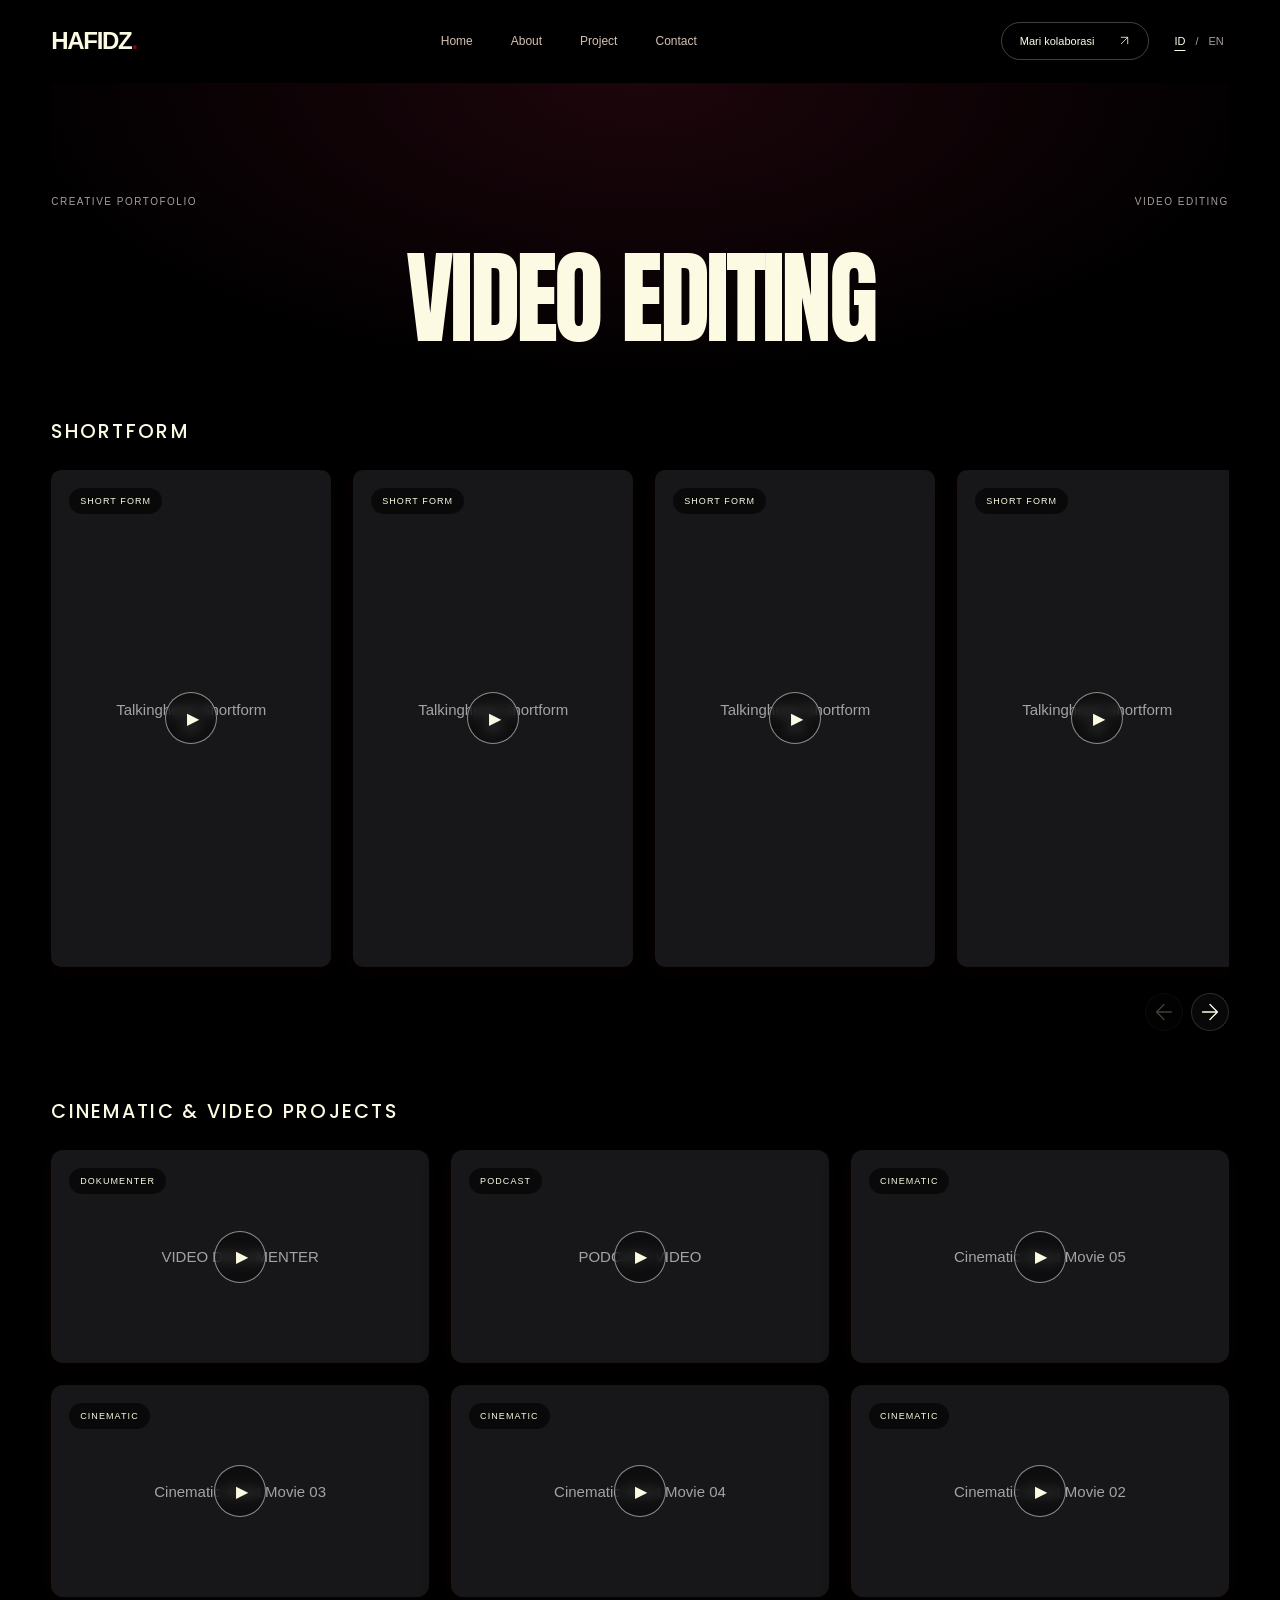
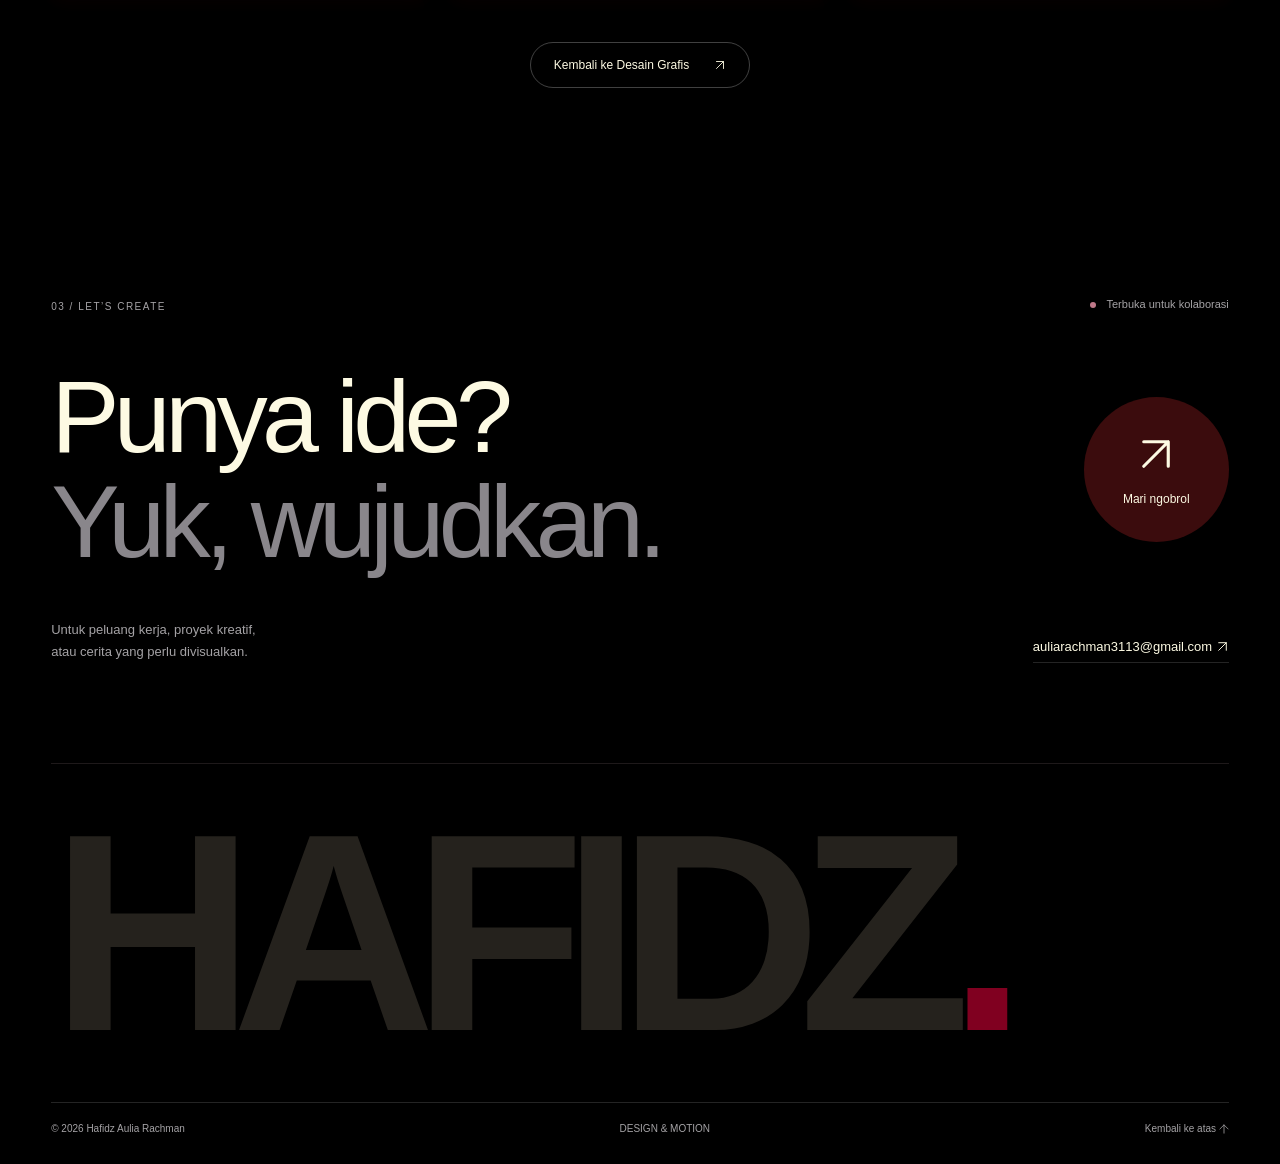
==== commit c729eb88: "Replace Unicode arrows with consistent SVG icons on iOS" ====
--- a/video.html
+++ b/video.html
@@ -8,17 +8,17 @@
 <link rel="preconnect" href="https://res.cloudinary.com">
 <link rel="preload" href="assets/fonts/anton.woff" as="font" type="font/woff" crossorigin>
 <link rel="preload" href="assets/fonts/allura-creative.woff" as="font" type="font/woff" crossorigin>
-<link rel="stylesheet" href="styles.css?v=video-gallery-20261009">
-<script src="projects.js?v=video-gallery-20261009" defer></script><script src="language.js?v=video-gallery-20261009" defer></script><script src="app.js?v=video-gallery-20261009" defer></script>
+<link rel="stylesheet" href="styles.css?v=svg-arrows-20261009">
+<script src="projects.js?v=svg-arrows-20261009" defer></script><script src="language.js?v=svg-arrows-20261009" defer></script><script src="app.js?v=svg-arrows-20261009" defer></script>
 </head>
 <body data-portfolio="video" data-video-layout="shortform-gallery">
 <a class="skip" href="#work">Langsung ke karya</a>
 <svg width="0" height="0" aria-hidden="true" class="clip-def"><defs><clipPath id="portrait-cutout" clipPathUnits="objectBoundingBox"><path d="M.165 1 L.165 .68 Q.154 .64 .174 .60 L.182 .52 Q.184 .43 .21 .382 Q.234 .352 .366 .311 L.398 .273 L.396 .248 Q.37 .232 .367 .2 Q.352 .188 .368 .169 L.365 .122 Q.359 .084 .398 .06 Q.429 .035 .484 .039 Q.54 .035 .579 .062 Q.609 .081 .607 .126 L.601 .166 Q.62 .163 .612 .196 Q.609 .212 .586 .222 L.565 .243 L.571 .252 Q.592 .258 .603 .288 Q.754 .301 .823 .355 Q.85 .38 .865 .447 L.91 .534 Q.94 .578 .934 .615 Q.926 .653 .884 .724 L.849 .789 L.82 1 Z"/></clipPath></defs></svg>
-<header class="header"><div class="shell nav-row"><a class="brand" href="index.html#top" aria-label="Hafidz, beranda">HAFIDZ<span>.</span></a><nav id="navigation" aria-label="Navigasi utama"><a href="index.html#top">Home</a><a href="index.html#about">About</a><a href="#work">Project</a><a href="#contact">Contact</a></nav><div class="nav-actions"><a class="nav-cta" href="#contact">Mari kolaborasi <span>↗</span></a><div class="language-switch" role="group" aria-label="Bahasa / Language"><button type="button" data-lang="id" lang="id" aria-label="Bahasa Indonesia" aria-pressed="true">ID</button><span aria-hidden="true">/</span><button type="button" data-lang="en" lang="en" aria-label="English" aria-pressed="false">EN</button></div></div><button class="menu-toggle" aria-expanded="false" aria-controls="navigation" aria-label="Buka menu"><span></span><span></span></button></div></header>
+<header class="header"><div class="shell nav-row"><a class="brand" href="index.html#top" aria-label="Hafidz, beranda">HAFIDZ<span>.</span></a><nav id="navigation" aria-label="Navigasi utama"><a href="index.html#top">Home</a><a href="index.html#about">About</a><a href="#work">Project</a><a href="#contact">Contact</a></nav><div class="nav-actions"><a class="nav-cta" href="#contact">Mari kolaborasi <span><svg class="ui-arrow" viewBox="0 0 24 24" fill="none" stroke="currentColor" stroke-width="1.8" stroke-linecap="round" stroke-linejoin="round" aria-hidden="true" focusable="false"><path transform="rotate(0 12 12)" d="M5 19 19 5M5 5h14v14"/></svg></span></a><div class="language-switch" role="group" aria-label="Bahasa / Language"><button type="button" data-lang="id" lang="id" aria-label="Bahasa Indonesia" aria-pressed="true">ID</button><span aria-hidden="true">/</span><button type="button" data-lang="en" lang="en" aria-label="English" aria-pressed="false">EN</button></div></div><button class="menu-toggle" aria-expanded="false" aria-controls="navigation" aria-label="Buka menu"><span></span><span></span></button></div></header>
 <main id="top">
-<section class="work section shell video-showcase" id="work" aria-labelledby="work-heading"><div class="section-top reveal"><span class="eyebrow">CREATIVE PORTOFOLIO</span><span class="eyebrow">VIDEO EDITING</span></div><div class="work-heading reveal"><h2 id="work-heading">VIDEO EDITING</h2></div><p id="result-status" class="sr-only" role="status" aria-live="polite"></p><section class="shortform-section" aria-labelledby="shortform-heading"><h3 id="shortform-heading" class="video-category-heading reveal">SHORTFORM</h3><div id="shortform-carousel"><div id="projects" class="projects shortform-track" role="group" aria-label="Galeri video shortform"></div></div></section><section class="other-video-section" aria-labelledby="other-video-heading"><h3 id="other-video-heading" class="video-category-heading reveal">CINEMATIC &amp; VIDEO PROJECTS</h3><div id="longform-projects" class="projects other-video-grid"></div></section><noscript><p>Aktifkan JavaScript untuk membuka galeri interaktif.</p></noscript><a class="next-portfolio outline-button" href="index.html#work">Kembali ke Desain Grafis <span>↗</span></a></section>
-<section class="contact section shell" id="contact"><div class="section-top reveal"><span class="eyebrow">03 / LET’S CREATE</span><span class="availability"><i></i> Terbuka untuk kolaborasi</span></div><div class="contact-body reveal"><h2>Punya ide?<br><span>Yuk, wujudkan.</span></h2><a class="contact-circle" href="mailto:auliarachman3113@gmail.com" aria-label="Kirim email untuk kolaborasi"><span>↗</span>Mari ngobrol</a></div><div class="contact-bottom reveal"><p>Untuk peluang kerja, proyek kreatif,<br>atau cerita yang perlu divisualkan.</p><a href="mailto:auliarachman3113@gmail.com">auliarachman3113@gmail.com ↗</a></div></section>
+<section class="work section shell video-showcase" id="work" aria-labelledby="work-heading"><div class="section-top reveal"><span class="eyebrow">CREATIVE PORTOFOLIO</span><span class="eyebrow">VIDEO EDITING</span></div><div class="work-heading reveal"><h2 id="work-heading" class="video-main-heading">VIDEO EDITING</h2></div><p id="result-status" class="sr-only" role="status" aria-live="polite"></p><section class="shortform-section" aria-labelledby="shortform-heading"><h3 id="shortform-heading" class="video-category-heading reveal">SHORTFORM</h3><div id="shortform-carousel"><div id="projects" class="projects shortform-track" role="group" aria-label="Galeri video shortform"></div></div></section><section class="other-video-section" aria-labelledby="other-video-heading"><h3 id="other-video-heading" class="video-category-heading reveal">CINEMATIC &amp; VIDEO PROJECTS</h3><div id="longform-projects" class="projects other-video-grid"></div></section><noscript><p>Aktifkan JavaScript untuk membuka galeri interaktif.</p></noscript><a class="next-portfolio outline-button" href="index.html#work">Kembali ke Desain Grafis <span><svg class="ui-arrow" viewBox="0 0 24 24" fill="none" stroke="currentColor" stroke-width="1.8" stroke-linecap="round" stroke-linejoin="round" aria-hidden="true" focusable="false"><path transform="rotate(0 12 12)" d="M5 19 19 5M5 5h14v14"/></svg></span></a></section>
+<section class="contact section shell" id="contact"><div class="section-top reveal"><span class="eyebrow">03 / LET’S CREATE</span><span class="availability"><i></i> Terbuka untuk kolaborasi</span></div><div class="contact-body reveal"><h2>Punya ide?<br><span>Yuk, wujudkan.</span></h2><a class="contact-circle" href="mailto:auliarachman3113@gmail.com" aria-label="Kirim email untuk kolaborasi"><span><svg class="ui-arrow" viewBox="0 0 24 24" fill="none" stroke="currentColor" stroke-width="1.8" stroke-linecap="round" stroke-linejoin="round" aria-hidden="true" focusable="false"><path transform="rotate(0 12 12)" d="M5 19 19 5M5 5h14v14"/></svg></span>Mari ngobrol</a></div><div class="contact-bottom reveal"><p>Untuk peluang kerja, proyek kreatif,<br>atau cerita yang perlu divisualkan.</p><a href="mailto:auliarachman3113@gmail.com">auliarachman3113@gmail.com <svg class="ui-arrow" viewBox="0 0 24 24" fill="none" stroke="currentColor" stroke-width="1.8" stroke-linecap="round" stroke-linejoin="round" aria-hidden="true" focusable="false"><path transform="rotate(0 12 12)" d="M5 19 19 5M5 5h14v14"/></svg></a></div></section>
 </main>
-<footer class="shell"><div class="footer-word" aria-hidden="true">HAFIDZ<span>.</span></div><div class="footer-bottom"><span>© <span id="year">2026</span> Hafidz Aulia Rachman</span><span>DESIGN &amp; MOTION</span><a href="#top">Kembali ke atas ↑</a></div></footer>
-<dialog id="project-dialog" aria-labelledby="dialog-title"><div class="dialog-top"><div><span id="dialog-category" class="eyebrow"></span><h2 id="dialog-title"></h2></div><button id="close-dialog" class="close-button" aria-label="Tutup preview">×</button></div><div id="dialog-media"></div><p id="media-error" role="status" hidden>Media belum dapat dimuat. Periksa koneksi lalu coba buka kembali.</p><a id="youtube-fallback" class="youtube-fallback" target="_blank" rel="noopener noreferrer" hidden>Jika pemutar tidak tersedia, buka di YouTube ↗</a><div class="dialog-bottom"><span>HAFIDZ / SELECTED WORK</span><span id="dialog-format"></span></div></dialog>
+<footer class="shell"><div class="footer-word" aria-hidden="true">HAFIDZ<span>.</span></div><div class="footer-bottom"><span>© <span id="year">2026</span> Hafidz Aulia Rachman</span><span>DESIGN &amp; MOTION</span><a href="#top">Kembali ke atas <svg class="ui-arrow" viewBox="0 0 24 24" fill="none" stroke="currentColor" stroke-width="1.8" stroke-linecap="round" stroke-linejoin="round" aria-hidden="true" focusable="false"><path transform="rotate(315 12 12)" d="M5 19 19 5M5 5h14v14"/></svg></a></div></footer>
+<dialog id="project-dialog" aria-labelledby="dialog-title"><div class="dialog-top"><div><span id="dialog-category" class="eyebrow"></span><h2 id="dialog-title"></h2></div><button id="close-dialog" class="close-button" aria-label="Tutup preview">×</button></div><div id="dialog-media"></div><p id="media-error" role="status" hidden>Media belum dapat dimuat. Periksa koneksi lalu coba buka kembali.</p><a id="youtube-fallback" class="youtube-fallback" target="_blank" rel="noopener noreferrer" hidden>Jika pemutar tidak tersedia, buka di YouTube <svg class="ui-arrow" viewBox="0 0 24 24" fill="none" stroke="currentColor" stroke-width="1.8" stroke-linecap="round" stroke-linejoin="round" aria-hidden="true" focusable="false"><path transform="rotate(0 12 12)" d="M5 19 19 5M5 5h14v14"/></svg></a><div class="dialog-bottom"><span>HAFIDZ / SELECTED WORK</span><span id="dialog-format"></span></div></dialog>
 </body></html>
--- a/styles.css
+++ b/styles.css
@@ -313,7 +313,7 @@
 /* Video editing opens with a straight, horizontally scrollable shortform gallery. */
 .video-showcase .section-top .eyebrow{color:#a99d9b;text-transform:uppercase;font-weight:500}
 .video-showcase .work-heading{display:flex;justify-content:center;align-items:center;text-align:center;margin:35px 0 64px}
-.video-showcase #work-heading{font-family:Anton,Impact,'Arial Narrow',sans-serif;font-size:clamp(62px,8vw,118px);font-weight:400;line-height:1.05;letter-spacing:-.035em;color:#fdfae3}
+.video-showcase .video-main-heading{font-family:Anton,Impact,'Arial Narrow',sans-serif;font-size:clamp(62px,8vw,118px);font-weight:400;line-height:1.05;letter-spacing:-.035em;color:#fdfae3}
 .video-category-heading{font-family:Poppins,Arial,sans-serif;font-size:clamp(15px,1.5vw,21px);font-weight:500;letter-spacing:.12em;margin:0 0 24px;color:#fdfae3}
 .video-showcase .shortform-track{position:relative;display:flex;gap:22px;overflow-x:auto;overflow-y:hidden;scroll-snap-type:x mandatory;scroll-behavior:smooth;overscroll-behavior-inline:contain;scrollbar-width:thin;scrollbar-color:#800020 #ffffff08;padding:0 0 22px;align-items:start;perspective:none}
 .video-showcase .shortform-track .project{flex:0 0 clamp(190px,22vw,280px);width:clamp(190px,22vw,280px);grid-column:auto;aspect-ratio:9/16;border-radius:10px;transform:none;animation:none;scroll-snap-align:start;scroll-snap-stop:always;box-shadow:0 12px 20px #000a,0 4px 18px #80002025}
@@ -325,5 +325,13 @@
 .video-showcase .other-video-grid .project{grid-column:auto;aspect-ratio:16/9;animation:none;box-shadow:0 12px 24px #0009,0 4px 18px #80002020}
 .video-showcase .next-portfolio{display:flex;width:max-content;max-width:100%;margin:45px auto 0}
 @media(max-width:1000px){.video-showcase .other-video-grid{grid-template-columns:repeat(2,minmax(0,1fr))}}
-@media(max-width:650px){.video-showcase .work-heading{margin:20px 0 42px}.video-showcase #work-heading{font-size:clamp(42px,11.5vw,72px)}.video-category-heading{font-size:13px;margin-bottom:18px}.video-showcase .shortform-track{gap:16px;padding-bottom:18px}.video-showcase .shortform-track .project{flex-basis:65vw;width:65vw;max-width:260px}.video-showcase .other-video-grid{grid-template-columns:1fr;gap:18px}.other-video-section{margin-top:46px}}
+@media(max-width:650px){.video-showcase .work-heading{margin:20px 0 42px}.video-showcase .video-main-heading{font-size:clamp(42px,11.5vw,72px)}.video-category-heading{font-size:13px;margin-bottom:18px}.video-showcase .shortform-track{gap:16px;padding-bottom:18px}.video-showcase .shortform-track .project{flex-basis:65vw;width:65vw;max-width:260px}.video-showcase .other-video-grid{grid-template-columns:1fr;gap:18px}.other-video-section{margin-top:46px}}
 @media(prefers-reduced-motion:reduce){.video-showcase .shortform-track{scroll-behavior:auto}}
+
+/* Design and motion are consecutive sections on the main portfolio. */
+#video-work{position:relative;isolation:isolate}
+#video-work::before{content:"";position:absolute;inset:0;z-index:-1;pointer-events:none;background:radial-gradient(ellipse 55% 300px at 50% 0,#390b1760,transparent)}
+
+/* SVG arrows keep the same appearance on iOS, Android and desktop. */
+.ui-arrow{display:inline-block;width:1em;height:1em;vertical-align:-.12em;flex-shrink:0;overflow:visible}
+.feed-carousel-arrow .ui-arrow{width:18px;height:18px;vertical-align:middle}
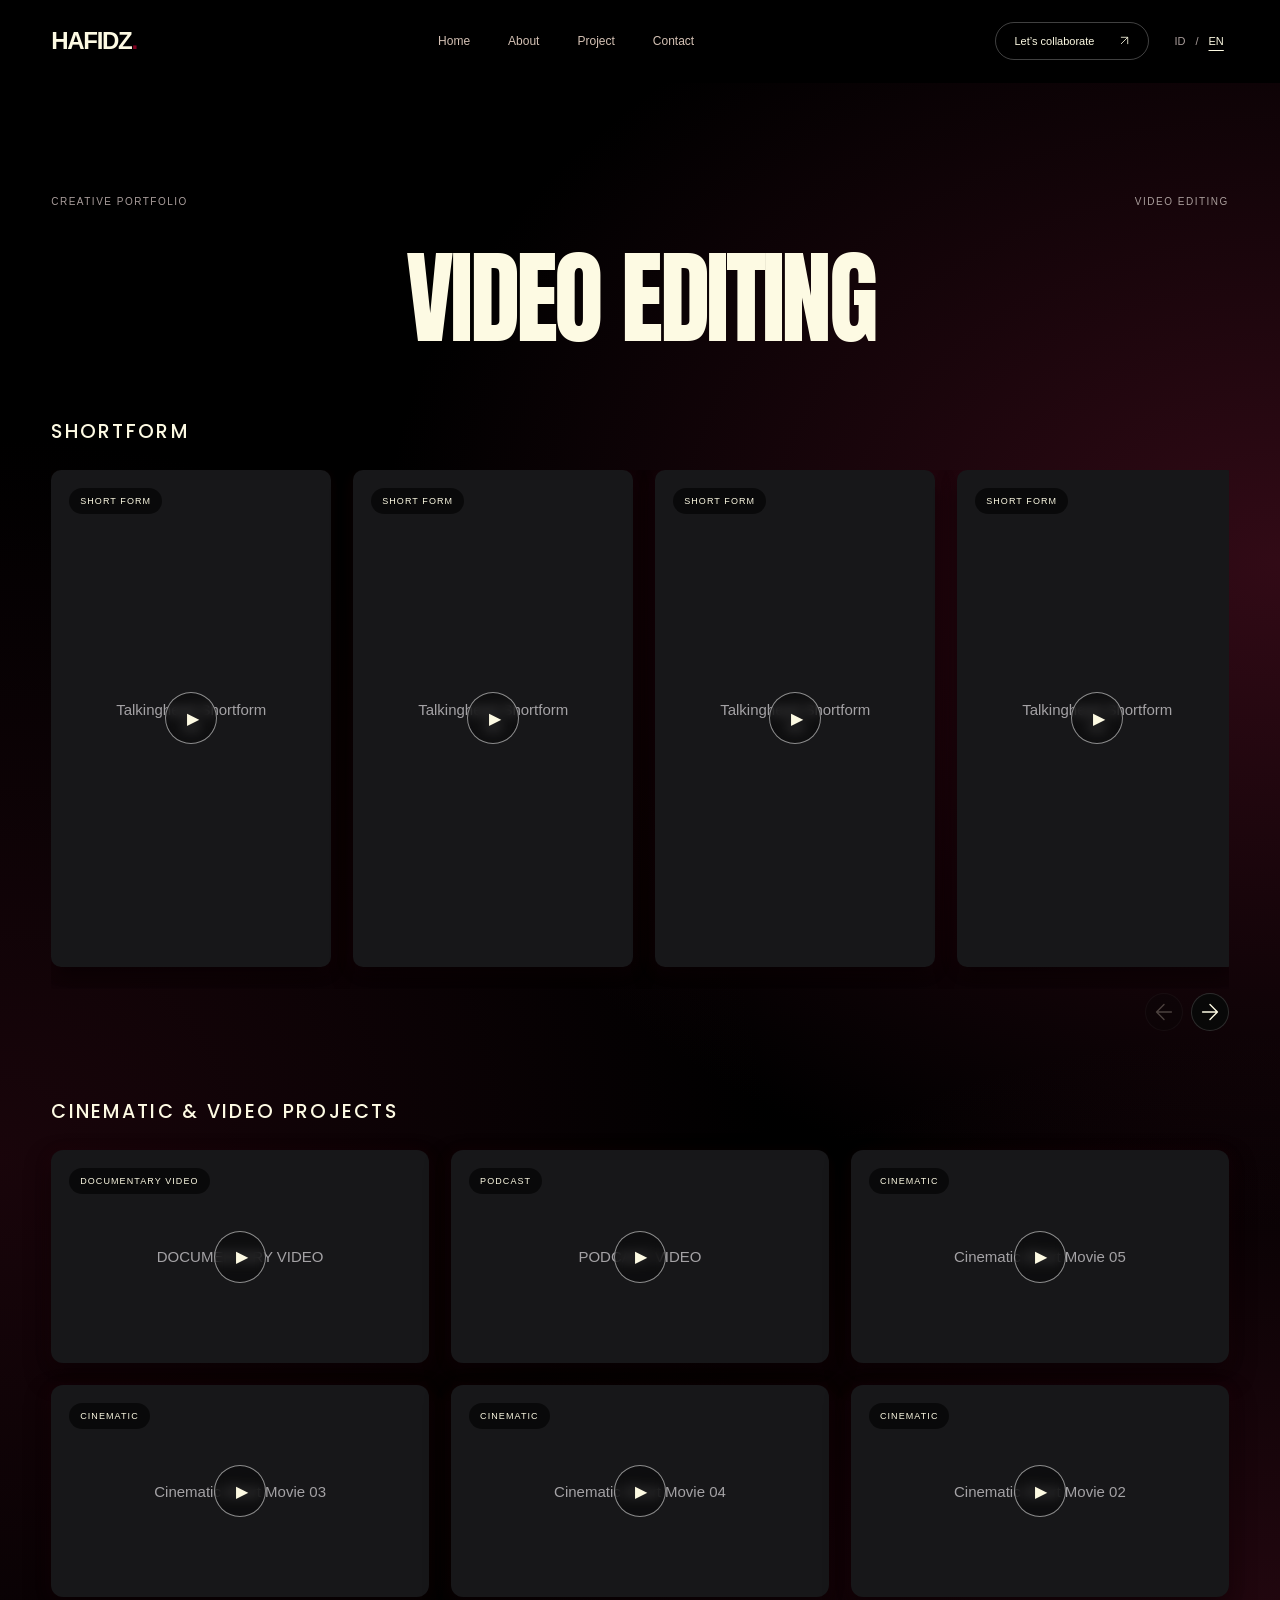
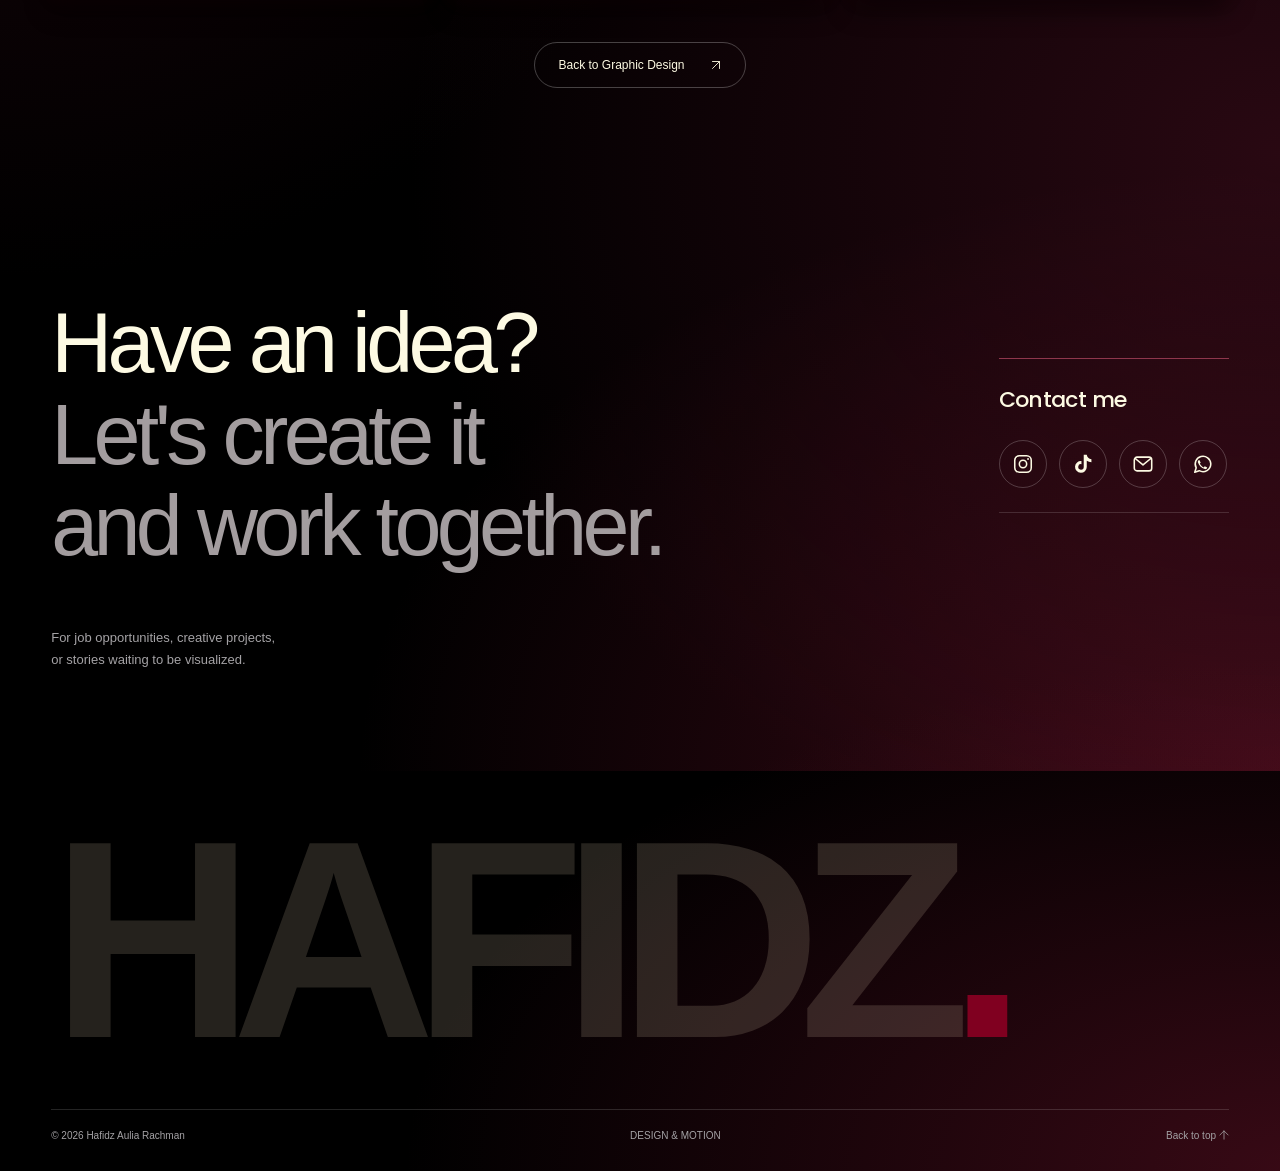
==== commit e0f75ed7: "Unify burgundy transitions, restore portrait edges and complete bilingual UI" ====
--- a/video.html
+++ b/video.html
@@ -8,8 +8,8 @@
 <link rel="preconnect" href="https://res.cloudinary.com">
 <link rel="preload" href="assets/fonts/anton.woff" as="font" type="font/woff" crossorigin>
 <link rel="preload" href="assets/fonts/allura-creative.woff" as="font" type="font/woff" crossorigin>
-<link rel="stylesheet" href="styles.css?v=svg-arrows-20261009">
-<script src="projects.js?v=svg-arrows-20261009" defer></script><script src="language.js?v=svg-arrows-20261009" defer></script><script src="app.js?v=svg-arrows-20261009" defer></script>
+<link rel="stylesheet" href="styles.css?v=unified-bilingual-20261010">
+<script src="projects.js?v=unified-bilingual-20261010" defer></script><script src="language.js?v=unified-bilingual-20261010" defer></script><script src="app.js?v=unified-bilingual-20261010" defer></script>
 </head>
 <body data-portfolio="video" data-video-layout="shortform-gallery">
 <a class="skip" href="#work">Langsung ke karya</a>
@@ -17,7 +17,7 @@
 <header class="header"><div class="shell nav-row"><a class="brand" href="index.html#top" aria-label="Hafidz, beranda">HAFIDZ<span>.</span></a><nav id="navigation" aria-label="Navigasi utama"><a href="index.html#top">Home</a><a href="index.html#about">About</a><a href="#work">Project</a><a href="#contact">Contact</a></nav><div class="nav-actions"><a class="nav-cta" href="#contact">Mari kolaborasi <span><svg class="ui-arrow" viewBox="0 0 24 24" fill="none" stroke="currentColor" stroke-width="1.8" stroke-linecap="round" stroke-linejoin="round" aria-hidden="true" focusable="false"><path transform="rotate(0 12 12)" d="M5 19 19 5M5 5h14v14"/></svg></span></a><div class="language-switch" role="group" aria-label="Bahasa / Language"><button type="button" data-lang="id" lang="id" aria-label="Bahasa Indonesia" aria-pressed="true">ID</button><span aria-hidden="true">/</span><button type="button" data-lang="en" lang="en" aria-label="English" aria-pressed="false">EN</button></div></div><button class="menu-toggle" aria-expanded="false" aria-controls="navigation" aria-label="Buka menu"><span></span><span></span></button></div></header>
 <main id="top">
 <section class="work section shell video-showcase" id="work" aria-labelledby="work-heading"><div class="section-top reveal"><span class="eyebrow">CREATIVE PORTOFOLIO</span><span class="eyebrow">VIDEO EDITING</span></div><div class="work-heading reveal"><h2 id="work-heading" class="video-main-heading">VIDEO EDITING</h2></div><p id="result-status" class="sr-only" role="status" aria-live="polite"></p><section class="shortform-section" aria-labelledby="shortform-heading"><h3 id="shortform-heading" class="video-category-heading reveal">SHORTFORM</h3><div id="shortform-carousel"><div id="projects" class="projects shortform-track" role="group" aria-label="Galeri video shortform"></div></div></section><section class="other-video-section" aria-labelledby="other-video-heading"><h3 id="other-video-heading" class="video-category-heading reveal">CINEMATIC &amp; VIDEO PROJECTS</h3><div id="longform-projects" class="projects other-video-grid"></div></section><noscript><p>Aktifkan JavaScript untuk membuka galeri interaktif.</p></noscript><a class="next-portfolio outline-button" href="index.html#work">Kembali ke Desain Grafis <span><svg class="ui-arrow" viewBox="0 0 24 24" fill="none" stroke="currentColor" stroke-width="1.8" stroke-linecap="round" stroke-linejoin="round" aria-hidden="true" focusable="false"><path transform="rotate(0 12 12)" d="M5 19 19 5M5 5h14v14"/></svg></span></a></section>
-<section class="contact section shell" id="contact"><div class="section-top reveal"><span class="eyebrow">03 / LET’S CREATE</span><span class="availability"><i></i> Terbuka untuk kolaborasi</span></div><div class="contact-body reveal"><h2>Punya ide?<br><span>Yuk, wujudkan.</span></h2><a class="contact-circle" href="mailto:auliarachman3113@gmail.com" aria-label="Kirim email untuk kolaborasi"><span><svg class="ui-arrow" viewBox="0 0 24 24" fill="none" stroke="currentColor" stroke-width="1.8" stroke-linecap="round" stroke-linejoin="round" aria-hidden="true" focusable="false"><path transform="rotate(0 12 12)" d="M5 19 19 5M5 5h14v14"/></svg></span>Mari ngobrol</a></div><div class="contact-bottom reveal"><p>Untuk peluang kerja, proyek kreatif,<br>atau cerita yang perlu divisualkan.</p><a href="mailto:auliarachman3113@gmail.com">auliarachman3113@gmail.com <svg class="ui-arrow" viewBox="0 0 24 24" fill="none" stroke="currentColor" stroke-width="1.8" stroke-linecap="round" stroke-linejoin="round" aria-hidden="true" focusable="false"><path transform="rotate(0 12 12)" d="M5 19 19 5M5 5h14v14"/></svg></a></div></section>
+<section class="contact section shell" id="contact" aria-labelledby="contact-heading"><div class="contact-body reveal"><h2 id="contact-heading">Have an idea?<br><span>Let's create it<br>and work together.</span></h2><div class="contact-connect"><h3>Contact me</h3><div class="social-icons contact-social"><a class="social-link" href="https://www.instagram.com/hafidzauliarachman/" target="_blank" rel="noopener noreferrer" aria-label="Instagram" title="Instagram"><svg viewBox="0 0 24 24" fill="none" aria-hidden="true"><rect x="3" y="3" width="18" height="18" rx="5" stroke="currentColor" stroke-width="1.7"/><circle cx="12" cy="12" r="4" stroke="currentColor" stroke-width="1.7"/><circle cx="17.5" cy="6.5" r="1" fill="currentColor"/></svg></a><a class="social-link" href="https://www.tiktok.com/@aabasee" target="_blank" rel="noopener noreferrer" aria-label="TikTok" title="TikTok"><svg viewBox="0 0 24 24" fill="currentColor" aria-hidden="true"><path d="M16.1 2h-3.3v13.2a3 3 0 1 1-2.5-3V8.8a6.4 6.4 0 1 0 5.8 6.4V8.5a9.1 9.1 0 0 0 5.1 1.6V6.8A5.8 5.8 0 0 1 16.1 2Z"/></svg></a><a class="social-link" href="mailto:auliarachman3113@gmail.com" target="_blank" rel="noopener noreferrer" aria-label="Email" title="Email"><svg viewBox="0 0 24 24" fill="none" aria-hidden="true"><rect x="2.5" y="4.5" width="19" height="15" rx="3" stroke="currentColor" stroke-width="1.7"/><path d="m3.5 6 8.5 7 8.5-7" stroke="currentColor" stroke-width="1.7" stroke-linecap="round" stroke-linejoin="round"/></svg></a><a class="social-link" href="https://wa.me/6285717937970" target="_blank" rel="noopener noreferrer" aria-label="WhatsApp" title="WhatsApp"><svg viewBox="0 0 24 24" fill="none" aria-hidden="true"><path d="M20.5 11.8a8.5 8.5 0 0 1-12.6 7.5L3 21l1.6-4.8a8.5 8.5 0 1 1 15.9-4.4Z" stroke="currentColor" stroke-width="1.7" stroke-linejoin="round"/><path d="m8 7.5 1.5 3-1 1c1 2 2.3 3.3 4.3 4.2l1.1-1.2 2.7 1.3c-.3 1.6-1.5 2-2.6 1.7-3.9-1.2-6.5-3.9-7.5-7.1-.5-1.5.2-2.5 1.5-2.9Z" fill="currentColor"/></svg></a></div></div></div><div class="contact-bottom reveal"><p>Untuk peluang kerja, proyek kreatif,<br>atau cerita yang perlu divisualkan.</p></div></section>
 </main>
 <footer class="shell"><div class="footer-word" aria-hidden="true">HAFIDZ<span>.</span></div><div class="footer-bottom"><span>© <span id="year">2026</span> Hafidz Aulia Rachman</span><span>DESIGN &amp; MOTION</span><a href="#top">Kembali ke atas <svg class="ui-arrow" viewBox="0 0 24 24" fill="none" stroke="currentColor" stroke-width="1.8" stroke-linecap="round" stroke-linejoin="round" aria-hidden="true" focusable="false"><path transform="rotate(315 12 12)" d="M5 19 19 5M5 5h14v14"/></svg></a></div></footer>
 <dialog id="project-dialog" aria-labelledby="dialog-title"><div class="dialog-top"><div><span id="dialog-category" class="eyebrow"></span><h2 id="dialog-title"></h2></div><button id="close-dialog" class="close-button" aria-label="Tutup preview">×</button></div><div id="dialog-media"></div><p id="media-error" role="status" hidden>Media belum dapat dimuat. Periksa koneksi lalu coba buka kembali.</p><a id="youtube-fallback" class="youtube-fallback" target="_blank" rel="noopener noreferrer" hidden>Jika pemutar tidak tersedia, buka di YouTube <svg class="ui-arrow" viewBox="0 0 24 24" fill="none" stroke="currentColor" stroke-width="1.8" stroke-linecap="round" stroke-linejoin="round" aria-hidden="true" focusable="false"><path transform="rotate(0 12 12)" d="M5 19 19 5M5 5h14v14"/></svg></a><div class="dialog-bottom"><span>HAFIDZ / SELECTED WORK</span><span id="dialog-format"></span></div></dialog>
--- a/styles.css
+++ b/styles.css
@@ -335,3 +335,61 @@
 /* SVG arrows keep the same appearance on iOS, Android and desktop. */
 .ui-arrow{display:inline-block;width:1em;height:1em;vertical-align:-.12em;flex-shrink:0;overflow:visible}
 .feed-carousel-arrow .ui-arrow{width:18px;height:18px;vertical-align:middle}
+
+/* Work experience is a quiet editorial page within the About chapter. */
+.experience{position:relative;min-height:65svh;display:flex;align-items:center;padding-top:110px;padding-bottom:110px}
+.experience-layout{display:grid;grid-template-columns:minmax(0,.9fr) minmax(0,1.45fr);gap:clamp(40px,7vw,110px);align-items:start;width:100%}
+.experience #experience-heading{font-family:Anton,Impact,'Arial Narrow',sans-serif;font-size:clamp(45px,5.5vw,78px);font-weight:400;letter-spacing:-.025em;line-height:1.08;margin:0;color:#fdfae3}
+.experience-list{list-style:none;margin:4px 0 0;padding:0;font-family:Poppins,Arial,sans-serif}
+.experience-entry{display:grid;grid-template-columns:minmax(0,1fr) auto;gap:24px;align-items:center;padding:32px 0;border-top:1px solid #ffffff25;position:relative}
+.experience-entry:last-child{border-bottom:1px solid #ffffff25}
+.experience-entry::before{content:"";position:absolute;left:0;top:-1px;width:46px;height:2px;background:#800020}
+.experience-place h3{font-size:clamp(18px,1.7vw,25px);font-weight:500;letter-spacing:-.025em;line-height:1.45;margin:0 0 10px}
+.experience-place p{font-size:12px;font-weight:300;line-height:1.7;color:#b1a6a9;margin:0}
+.experience-duration{font-size:12px;font-weight:500;color:#d4a0ae;white-space:nowrap;text-align:right}
+@media(max-width:1000px){.experience-layout{grid-template-columns:1fr;gap:38px}.experience{min-height:0;padding-top:85px;padding-bottom:85px}.experience #experience-heading{font-size:64px}.experience #experience-heading br{display:none}.experience-place h3{font-size:23px}}
+@media(max-width:650px){.experience{padding-top:65px;padding-bottom:70px}.experience-layout{gap:30px}.experience #experience-heading{font-size:clamp(35px,9vw,51px)}.experience-entry{padding:25px 0;gap:16px}.experience-place h3{font-size:18px}.experience-place p{font-size:10px}.experience-duration{font-size:10px}}
+@media(max-width:380px){.experience-entry{grid-template-columns:1fr;gap:12px}.experience-duration{text-align:left}}
+
+/* Separate positions retain their own dates and duration, followed by education. */
+.experience{display:block}
+.experience-meta{display:flex;flex-direction:column;align-items:flex-end;gap:12px}
+.experience-company-years{font-family:Poppins,Arial,sans-serif;font-size:12px;font-weight:500;letter-spacing:.025em;white-space:nowrap;color:#fdfae3}
+.experience-place p.experience-role{font-size:13px;color:#e0d4d8;font-weight:400;line-height:1.65;margin:0 0 8px}
+.education-layout{margin-top:80px}
+.experience #education-heading{font-family:Anton,Impact,'Arial Narrow',sans-serif;font-size:clamp(35px,4vw,56px);font-weight:400;line-height:1.1;letter-spacing:-.025em;margin:0;color:#fdfae3}
+.education-layout .experience-entry{padding:24px 0}
+@media(max-width:650px){.experience-place p.experience-role{font-size:11px}.experience-company-years{font-size:10px}.education-layout{margin-top:55px}.experience #education-heading{font-size:35px}.experience-meta{gap:8px}}
+@media(max-width:380px){.experience-meta{flex-direction:row;align-items:center;justify-content:space-between}}
+
+/* Contact: editorial headline paired with direct social links. */
+.contact-body{display:grid;grid-template-columns:minmax(0,1fr) auto;align-items:center;gap:clamp(35px,5vw,80px);margin-top:0}
+.contact-body h2{font-size:clamp(44px,6.6vw,94px);line-height:1.08;letter-spacing:-.055em}
+.contact-body h2 span{color:#a39d9f}
+.contact-connect{min-width:230px;padding:24px 0;border-top:1px solid #8e364c;border-bottom:1px solid var(--line)}
+.contact-connect h3{font-family:'Poppins',Arial,sans-serif;font-size:22px;font-weight:500;letter-spacing:-.03em;margin:0 0 24px}
+.contact-social{gap:12px}
+.contact-social .social-link{width:48px;height:48px;background:transparent}
+.contact-bottom{margin-top:55px}
+@media(max-width:900px){.contact-body{grid-template-columns:1fr}.contact-connect{min-width:0;width:fit-content;padding-right:24px}.contact-body h2{font-size:clamp(44px,8vw,72px)}}
+@media(max-width:650px){.contact-body{gap:35px}.contact-body h2{font-size:clamp(36px,8.8vw,57px)}.contact-connect h3{font-size:20px;margin-bottom:20px}.contact-bottom{margin-top:35px}}
+
+/* One continuous canvas: edge light flows across section boundaries. */
+main{position:relative;isolation:isolate;overflow:clip}
+main::before{content:"";position:absolute;inset:0;z-index:-1;pointer-events:none;background:radial-gradient(ellipse 90% 850px at 100% 21%,#4f1023a0,transparent 78%),radial-gradient(ellipse 75% 900px at 0% 47%,#390b1870,transparent 80%),radial-gradient(ellipse 85% 900px at 100% 73%,#4f102385,transparent 80%),radial-gradient(ellipse 90% 750px at 100% 100%,#631126a0,transparent 80%)}
+.portfolio-chapter .about::after,#video-work::before,body[data-portfolio="video"] .work::before{content:none}
+.portfolio-chapter{isolation:auto}
+.hero::before{inset:-80px -6vw -180px;mask-image:none;-webkit-mask-image:none;background:radial-gradient(ellipse 48% 50% at 50% 40%,#631126,#390b17 37%,#16050a80 65%,transparent 100%)}
+.hero-bottom{border-bottom:0}
+.contact{position:relative}
+footer{position:relative;isolation:isolate;border-top:0}
+footer::before{content:"";position:absolute;inset:-240px -5vw 0;z-index:-1;pointer-events:none;background:radial-gradient(ellipse 85% 100% at 100% 100%,#63112690,transparent 80%)}
+.hero-word text{letter-spacing:0!important}
+.portrait{clip-path:none}
+.portrait-wrap{mask-image:linear-gradient(#000 65%,transparent 99%);-webkit-mask-image:linear-gradient(#000 65%,transparent 99%)}
+.about-seated img{mask-image:linear-gradient(#000 60%,transparent 98%);-webkit-mask-image:linear-gradient(#000 60%,transparent 98%)}
+@media(max-width:650px){.hero::before{inset:-50px -6vw -160px;background:radial-gradient(ellipse 85% 55% at 50% 32%,#631126,#390b17 37%,#16050a80 65%,transparent 100%)}main::before{background:radial-gradient(ellipse 150% 900px at 100% 18%,#4f102385,transparent 80%),radial-gradient(ellipse 140% 900px at 0% 44%,#390b1870,transparent 80%),radial-gradient(ellipse 140% 1000px at 100% 72%,#4f102375,transparent 80%),radial-gradient(ellipse 150% 750px at 100% 100%,#63112690,transparent 80%)}}
+
+/* Restored alpha edges need no polygon clipping; fade only the lower torso. */
+.portrait{clip-path:none;mask-image:none;-webkit-mask-image:none}
+.portrait-wrap{mask-image:linear-gradient(#000 62%,transparent 100%);-webkit-mask-image:linear-gradient(#000 62%,transparent 100%)}
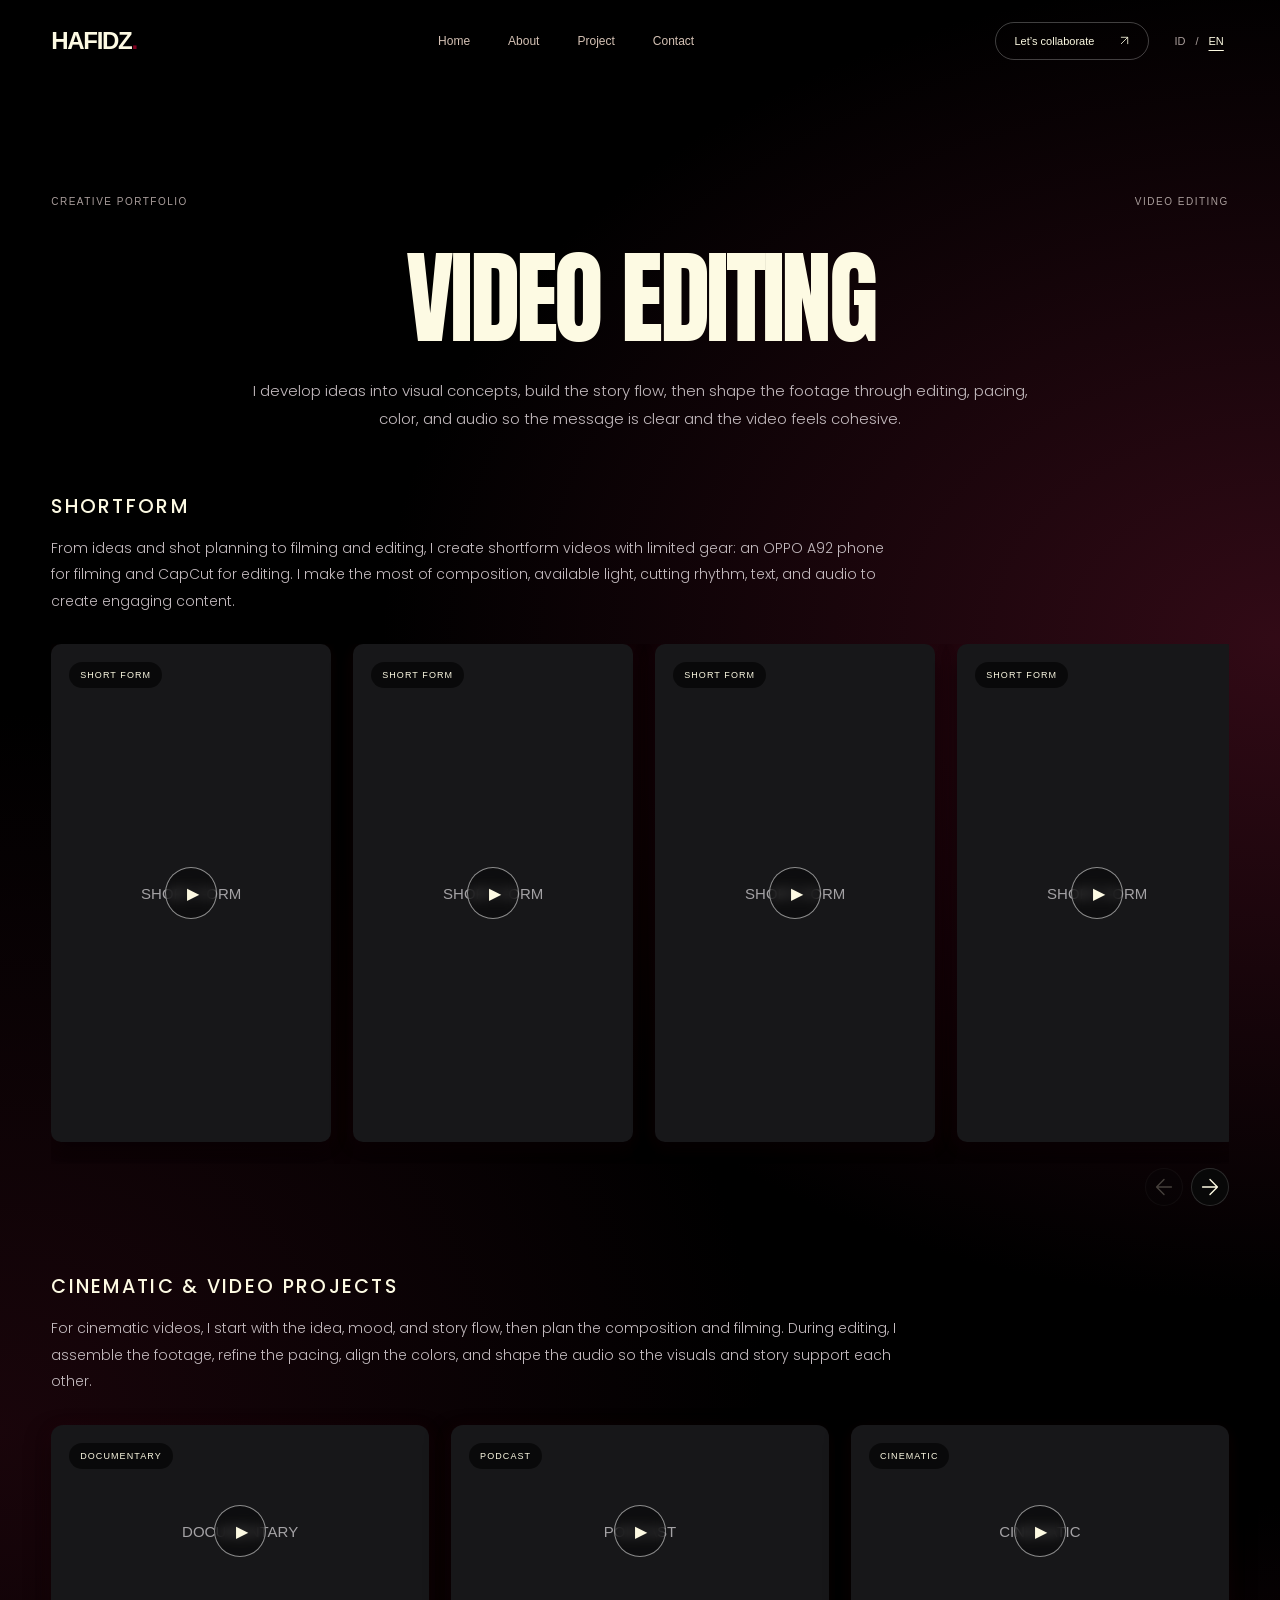
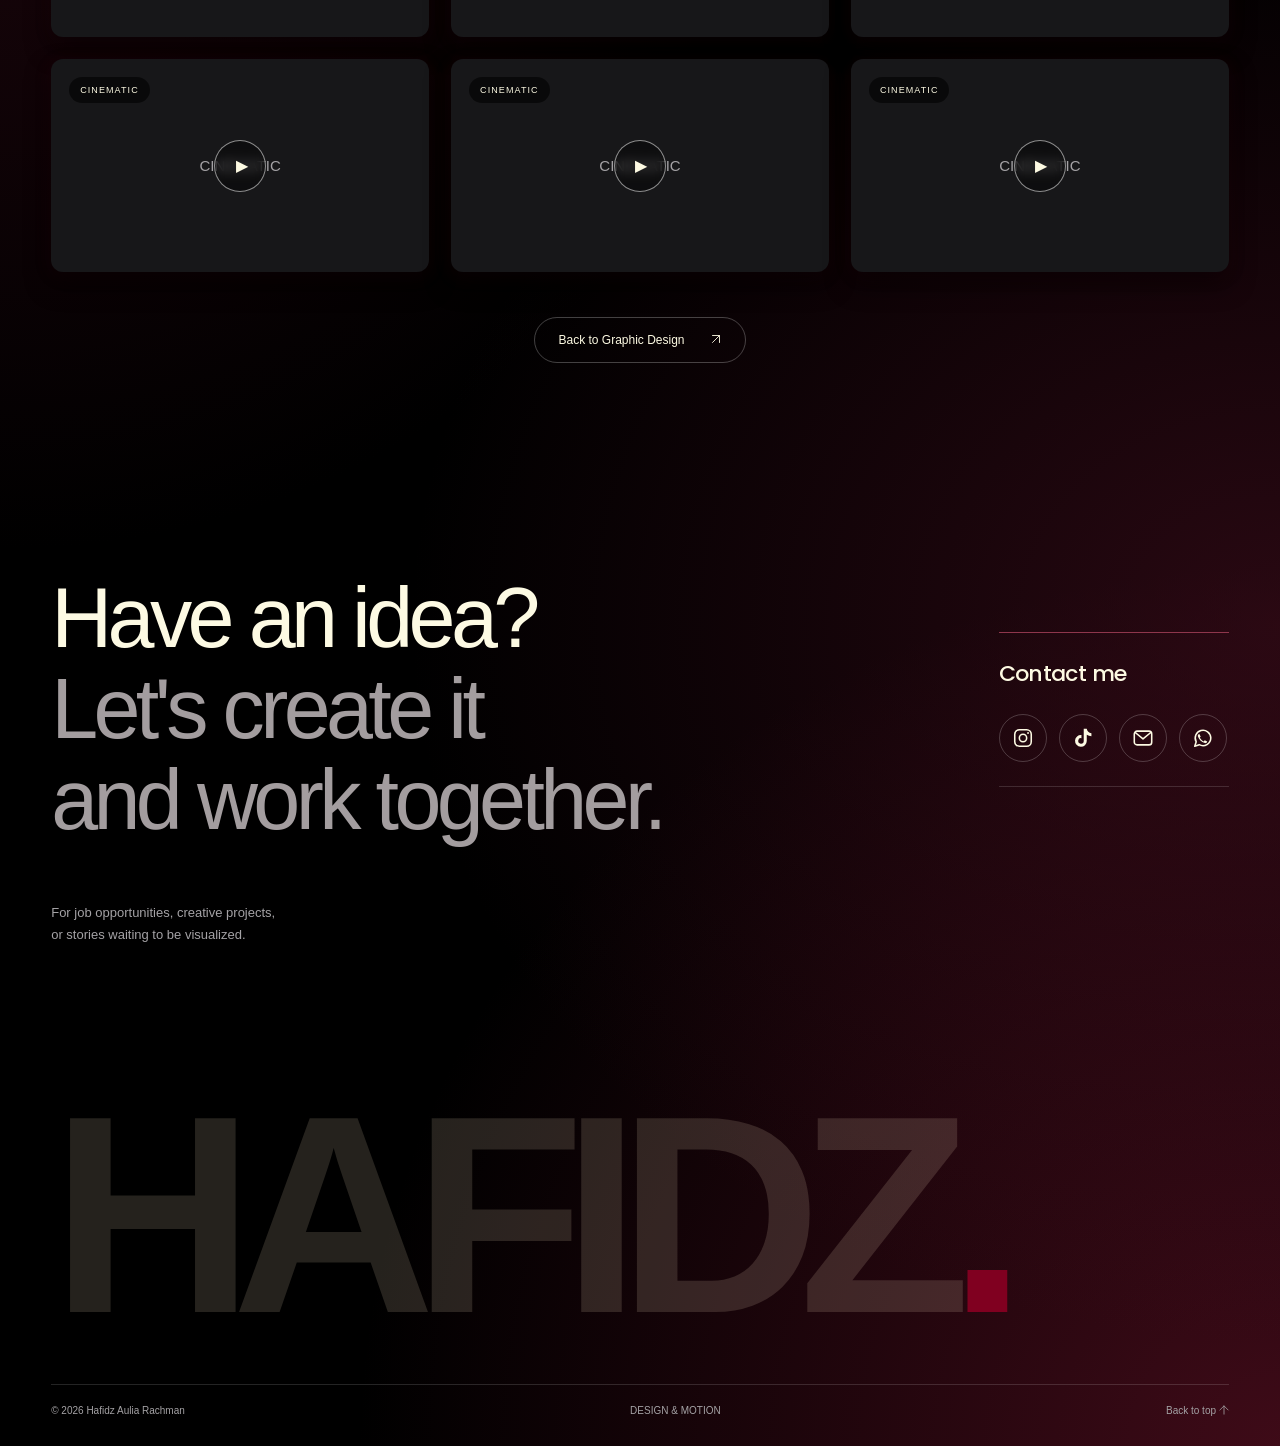
==== commit 07c7d512: "Polish continuous background and introduce video process copy with classification-only cards" ====
--- a/video.html
+++ b/video.html
@@ -8,15 +8,15 @@
 <link rel="preconnect" href="https://res.cloudinary.com">
 <link rel="preload" href="assets/fonts/anton.woff" as="font" type="font/woff" crossorigin>
 <link rel="preload" href="assets/fonts/allura-creative.woff" as="font" type="font/woff" crossorigin>
-<link rel="stylesheet" href="styles.css?v=unified-bilingual-20261010">
-<script src="projects.js?v=unified-bilingual-20261010" defer></script><script src="language.js?v=unified-bilingual-20261010" defer></script><script src="app.js?v=unified-bilingual-20261010" defer></script>
+<link rel="stylesheet" href="styles.css?v=video-process-20261010">
+<script src="projects.js?v=video-process-20261010" defer></script><script src="language.js?v=video-process-20261010" defer></script><script src="app.js?v=video-process-20261010" defer></script>
 </head>
 <body data-portfolio="video" data-video-layout="shortform-gallery">
 <a class="skip" href="#work">Langsung ke karya</a>
 <svg width="0" height="0" aria-hidden="true" class="clip-def"><defs><clipPath id="portrait-cutout" clipPathUnits="objectBoundingBox"><path d="M.165 1 L.165 .68 Q.154 .64 .174 .60 L.182 .52 Q.184 .43 .21 .382 Q.234 .352 .366 .311 L.398 .273 L.396 .248 Q.37 .232 .367 .2 Q.352 .188 .368 .169 L.365 .122 Q.359 .084 .398 .06 Q.429 .035 .484 .039 Q.54 .035 .579 .062 Q.609 .081 .607 .126 L.601 .166 Q.62 .163 .612 .196 Q.609 .212 .586 .222 L.565 .243 L.571 .252 Q.592 .258 .603 .288 Q.754 .301 .823 .355 Q.85 .38 .865 .447 L.91 .534 Q.94 .578 .934 .615 Q.926 .653 .884 .724 L.849 .789 L.82 1 Z"/></clipPath></defs></svg>
 <header class="header"><div class="shell nav-row"><a class="brand" href="index.html#top" aria-label="Hafidz, beranda">HAFIDZ<span>.</span></a><nav id="navigation" aria-label="Navigasi utama"><a href="index.html#top">Home</a><a href="index.html#about">About</a><a href="#work">Project</a><a href="#contact">Contact</a></nav><div class="nav-actions"><a class="nav-cta" href="#contact">Mari kolaborasi <span><svg class="ui-arrow" viewBox="0 0 24 24" fill="none" stroke="currentColor" stroke-width="1.8" stroke-linecap="round" stroke-linejoin="round" aria-hidden="true" focusable="false"><path transform="rotate(0 12 12)" d="M5 19 19 5M5 5h14v14"/></svg></span></a><div class="language-switch" role="group" aria-label="Bahasa / Language"><button type="button" data-lang="id" lang="id" aria-label="Bahasa Indonesia" aria-pressed="true">ID</button><span aria-hidden="true">/</span><button type="button" data-lang="en" lang="en" aria-label="English" aria-pressed="false">EN</button></div></div><button class="menu-toggle" aria-expanded="false" aria-controls="navigation" aria-label="Buka menu"><span></span><span></span></button></div></header>
 <main id="top">
-<section class="work section shell video-showcase" id="work" aria-labelledby="work-heading"><div class="section-top reveal"><span class="eyebrow">CREATIVE PORTOFOLIO</span><span class="eyebrow">VIDEO EDITING</span></div><div class="work-heading reveal"><h2 id="work-heading" class="video-main-heading">VIDEO EDITING</h2></div><p id="result-status" class="sr-only" role="status" aria-live="polite"></p><section class="shortform-section" aria-labelledby="shortform-heading"><h3 id="shortform-heading" class="video-category-heading reveal">SHORTFORM</h3><div id="shortform-carousel"><div id="projects" class="projects shortform-track" role="group" aria-label="Galeri video shortform"></div></div></section><section class="other-video-section" aria-labelledby="other-video-heading"><h3 id="other-video-heading" class="video-category-heading reveal">CINEMATIC &amp; VIDEO PROJECTS</h3><div id="longform-projects" class="projects other-video-grid"></div></section><noscript><p>Aktifkan JavaScript untuk membuka galeri interaktif.</p></noscript><a class="next-portfolio outline-button" href="index.html#work">Kembali ke Desain Grafis <span><svg class="ui-arrow" viewBox="0 0 24 24" fill="none" stroke="currentColor" stroke-width="1.8" stroke-linecap="round" stroke-linejoin="round" aria-hidden="true" focusable="false"><path transform="rotate(0 12 12)" d="M5 19 19 5M5 5h14v14"/></svg></span></a></section>
+<section class="work section shell video-showcase" id="work" aria-labelledby="work-heading"><div class="section-top reveal"><span class="eyebrow">CREATIVE PORTOFOLIO</span><span class="eyebrow">VIDEO EDITING</span></div><div class="work-heading reveal"><h2 id="work-heading" class="video-main-heading">VIDEO EDITING</h2></div><p class="video-process-intro reveal">Saya mengembangkan ide menjadi konsep visual, menyusun alur cerita, lalu mengolah footage melalui editing, ritme, warna, dan audio agar pesan tersampaikan dengan jelas dan videonya terasa utuh.</p><p id="result-status" class="sr-only" role="status" aria-live="polite"></p><section class="shortform-section" aria-labelledby="shortform-heading"><h3 id="shortform-heading" class="video-category-heading reveal">SHORTFORM</h3><p class="shortform-description video-category-description reveal">Dari ide dan perencanaan shot sampai take dan editing, saya mengerjakan video pendek dengan gear yang terbatas: HP OPPO A92 untuk pengambilan gambar dan CapCut untuk editing. Saya memaksimalkan komposisi, cahaya yang tersedia, ritme potongan, teks, dan audio untuk menghasilkan konten yang menarik.</p><div id="shortform-carousel"><div id="projects" class="projects shortform-track" role="group" aria-label="Galeri video shortform"></div></div></section><section class="other-video-section" aria-labelledby="other-video-heading"><h3 id="other-video-heading" class="video-category-heading reveal">CINEMATIC &amp; VIDEO PROJECTS</h3><p class="cinematic-description video-category-description reveal">Untuk video sinematik, saya mulai dari ide, suasana, dan alur cerita, lalu merencanakan komposisi serta pengambilan gambar. Pada tahap editing, saya merangkai footage, mengatur ritme, menyelaraskan warna, dan mengolah audio agar visual dan cerita saling mendukung.</p><div id="longform-projects" class="projects other-video-grid"></div></section><noscript><p>Aktifkan JavaScript untuk membuka galeri interaktif.</p></noscript><a class="next-portfolio outline-button" href="index.html#work">Kembali ke Desain Grafis <span><svg class="ui-arrow" viewBox="0 0 24 24" fill="none" stroke="currentColor" stroke-width="1.8" stroke-linecap="round" stroke-linejoin="round" aria-hidden="true" focusable="false"><path transform="rotate(0 12 12)" d="M5 19 19 5M5 5h14v14"/></svg></span></a></section>
 <section class="contact section shell" id="contact" aria-labelledby="contact-heading"><div class="contact-body reveal"><h2 id="contact-heading">Have an idea?<br><span>Let's create it<br>and work together.</span></h2><div class="contact-connect"><h3>Contact me</h3><div class="social-icons contact-social"><a class="social-link" href="https://www.instagram.com/hafidzauliarachman/" target="_blank" rel="noopener noreferrer" aria-label="Instagram" title="Instagram"><svg viewBox="0 0 24 24" fill="none" aria-hidden="true"><rect x="3" y="3" width="18" height="18" rx="5" stroke="currentColor" stroke-width="1.7"/><circle cx="12" cy="12" r="4" stroke="currentColor" stroke-width="1.7"/><circle cx="17.5" cy="6.5" r="1" fill="currentColor"/></svg></a><a class="social-link" href="https://www.tiktok.com/@aabasee" target="_blank" rel="noopener noreferrer" aria-label="TikTok" title="TikTok"><svg viewBox="0 0 24 24" fill="currentColor" aria-hidden="true"><path d="M16.1 2h-3.3v13.2a3 3 0 1 1-2.5-3V8.8a6.4 6.4 0 1 0 5.8 6.4V8.5a9.1 9.1 0 0 0 5.1 1.6V6.8A5.8 5.8 0 0 1 16.1 2Z"/></svg></a><a class="social-link" href="mailto:auliarachman3113@gmail.com" target="_blank" rel="noopener noreferrer" aria-label="Email" title="Email"><svg viewBox="0 0 24 24" fill="none" aria-hidden="true"><rect x="2.5" y="4.5" width="19" height="15" rx="3" stroke="currentColor" stroke-width="1.7"/><path d="m3.5 6 8.5 7 8.5-7" stroke="currentColor" stroke-width="1.7" stroke-linecap="round" stroke-linejoin="round"/></svg></a><a class="social-link" href="https://wa.me/6285717937970" target="_blank" rel="noopener noreferrer" aria-label="WhatsApp" title="WhatsApp"><svg viewBox="0 0 24 24" fill="none" aria-hidden="true"><path d="M20.5 11.8a8.5 8.5 0 0 1-12.6 7.5L3 21l1.6-4.8a8.5 8.5 0 1 1 15.9-4.4Z" stroke="currentColor" stroke-width="1.7" stroke-linejoin="round"/><path d="m8 7.5 1.5 3-1 1c1 2 2.3 3.3 4.3 4.2l1.1-1.2 2.7 1.3c-.3 1.6-1.5 2-2.6 1.7-3.9-1.2-6.5-3.9-7.5-7.1-.5-1.5.2-2.5 1.5-2.9Z" fill="currentColor"/></svg></a></div></div></div><div class="contact-bottom reveal"><p>Untuk peluang kerja, proyek kreatif,<br>atau cerita yang perlu divisualkan.</p></div></section>
 </main>
 <footer class="shell"><div class="footer-word" aria-hidden="true">HAFIDZ<span>.</span></div><div class="footer-bottom"><span>© <span id="year">2026</span> Hafidz Aulia Rachman</span><span>DESIGN &amp; MOTION</span><a href="#top">Kembali ke atas <svg class="ui-arrow" viewBox="0 0 24 24" fill="none" stroke="currentColor" stroke-width="1.8" stroke-linecap="round" stroke-linejoin="round" aria-hidden="true" focusable="false"><path transform="rotate(315 12 12)" d="M5 19 19 5M5 5h14v14"/></svg></a></div></footer>
--- a/styles.css
+++ b/styles.css
@@ -393,3 +393,21 @@
 /* Restored alpha edges need no polygon clipping; fade only the lower torso. */
 .portrait{clip-path:none;mask-image:none;-webkit-mask-image:none}
 .portrait-wrap{mask-image:linear-gradient(#000 62%,transparent 100%);-webkit-mask-image:linear-gradient(#000 62%,transparent 100%)}
+
+/* Reserve space for the script font's high ascenders and rotated flourishes. */
+.creative-script{top:24px;line-height:1.5;padding:.18em .28em;white-space:nowrap}
+@media(max-width:1000px){.creative-script{top:22px}}
+@media(max-width:650px){.creative-script{top:18px}}
+
+/* A single background includes the footer; no separate gradient rectangles. */
+html{overflow-x:clip}
+body{background-color:#000;background-image:radial-gradient(ellipse 90% 850px at 100% 21%,#4f1023a0,transparent 78%),radial-gradient(ellipse 75% 900px at 0% 47%,#390b1870,transparent 80%),radial-gradient(ellipse 85% 900px at 100% 73%,#4f102385,transparent 80%),radial-gradient(ellipse 90% 1100px at 100% 100%,#631126a0,transparent 80%);background-repeat:no-repeat}
+main::before,footer::before{content:none}
+.video-showcase .video-heading,.video-showcase .work-heading{display:flex;justify-content:center;align-items:center;text-align:center;width:100%;margin-bottom:24px}
+.video-process-intro{max-width:780px;margin:0 auto 58px;text-align:center;font-family:Poppins,Arial,sans-serif;font-weight:300;font-size:15px;line-height:1.9;color:#c2b9bd}
+.video-category-heading{margin-bottom:14px}
+.video-category-description{max-width:850px;margin:0 0 30px;font-family:Poppins,Arial,sans-serif;font-weight:300;font-size:14px;line-height:1.9;color:#c2b9bd}
+.software-card span{font-size:12px;line-height:1.5}
+.experience-place p{font-size:14px!important;line-height:1.8}
+.experience-company-years,.experience-duration{font-size:13px!important}
+@media(max-width:650px){body{background-image:radial-gradient(ellipse 150% 900px at 100% 18%,#4f102385,transparent 80%),radial-gradient(ellipse 140% 900px at 0% 44%,#390b1870,transparent 80%),radial-gradient(ellipse 140% 1000px at 100% 72%,#4f102375,transparent 80%),radial-gradient(ellipse 150% 1100px at 100% 100%,#63112690,transparent 80%)}.video-process-intro{font-size:13px;margin-bottom:40px}.video-category-description{font-size:13px;margin-bottom:24px}.software-card span{font-size:11px}.experience-place p{font-size:12px!important}.experience-company-years,.experience-duration{font-size:12px!important}}
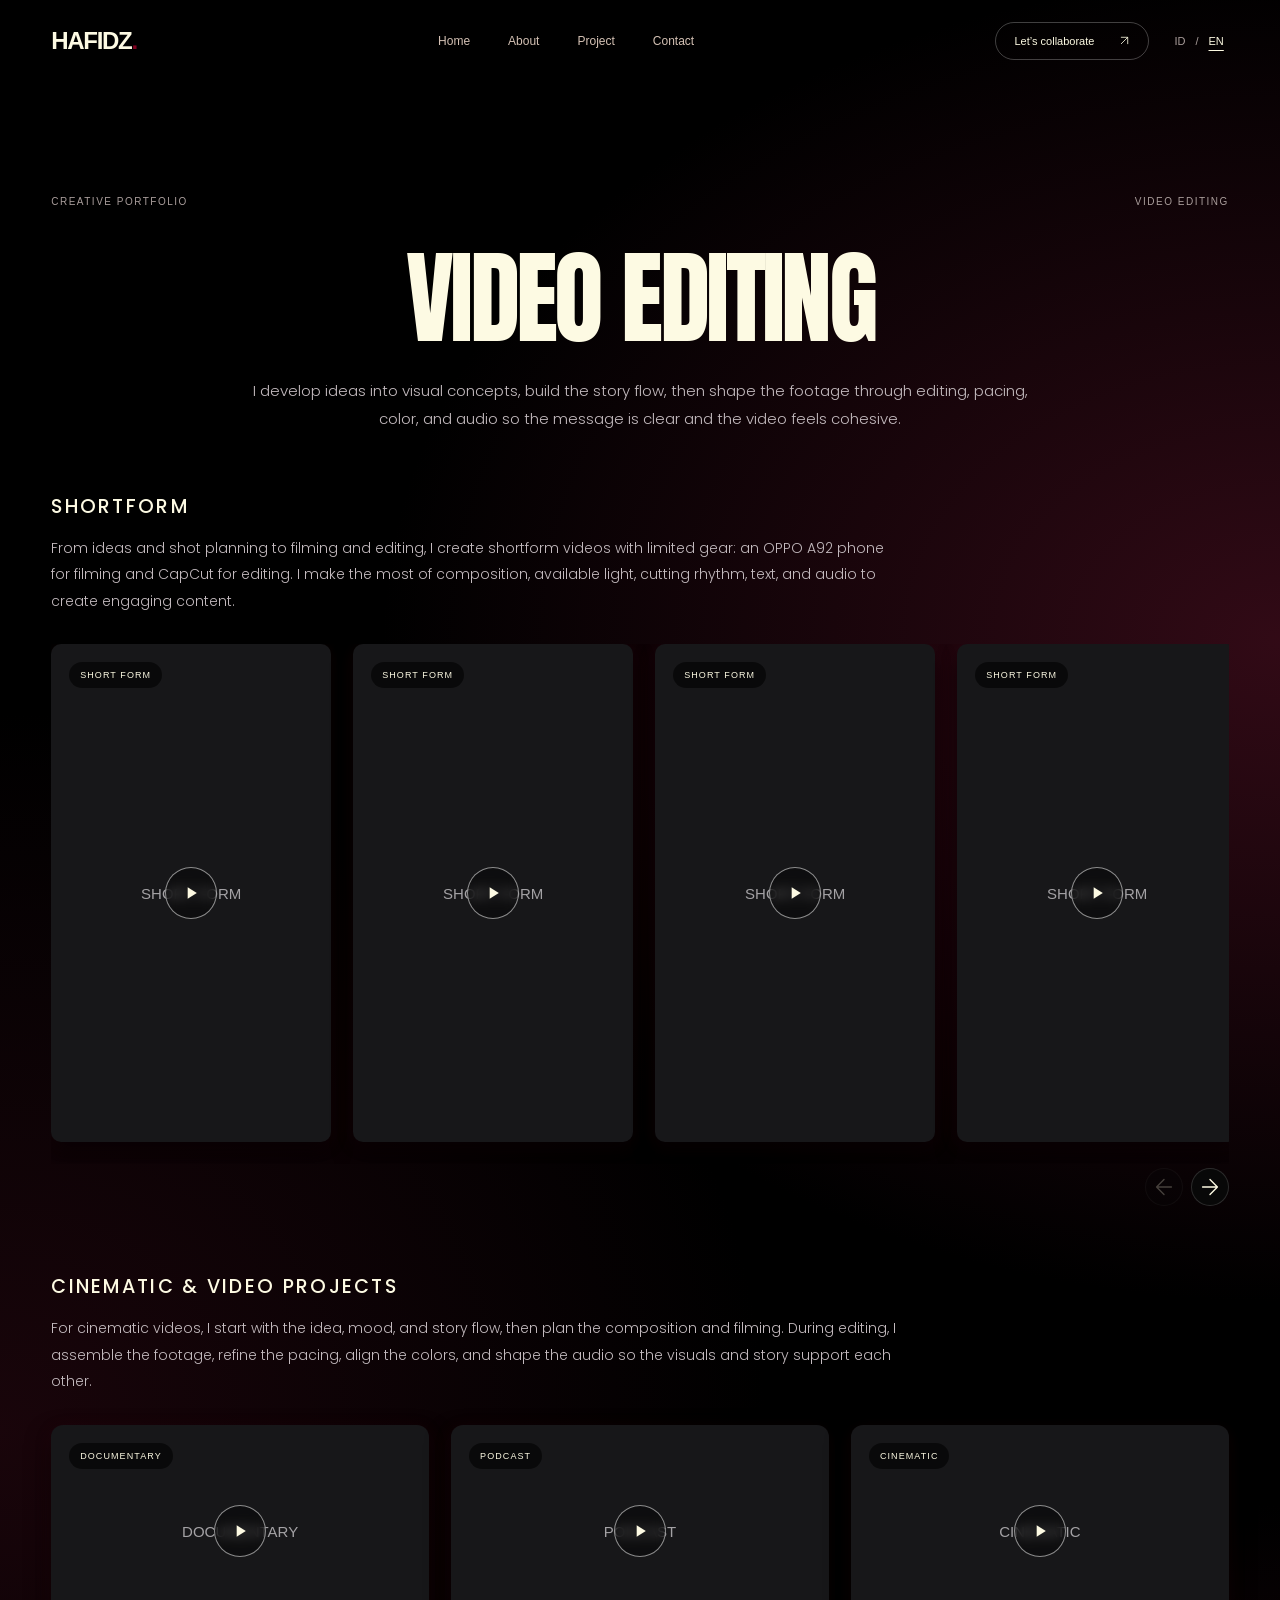
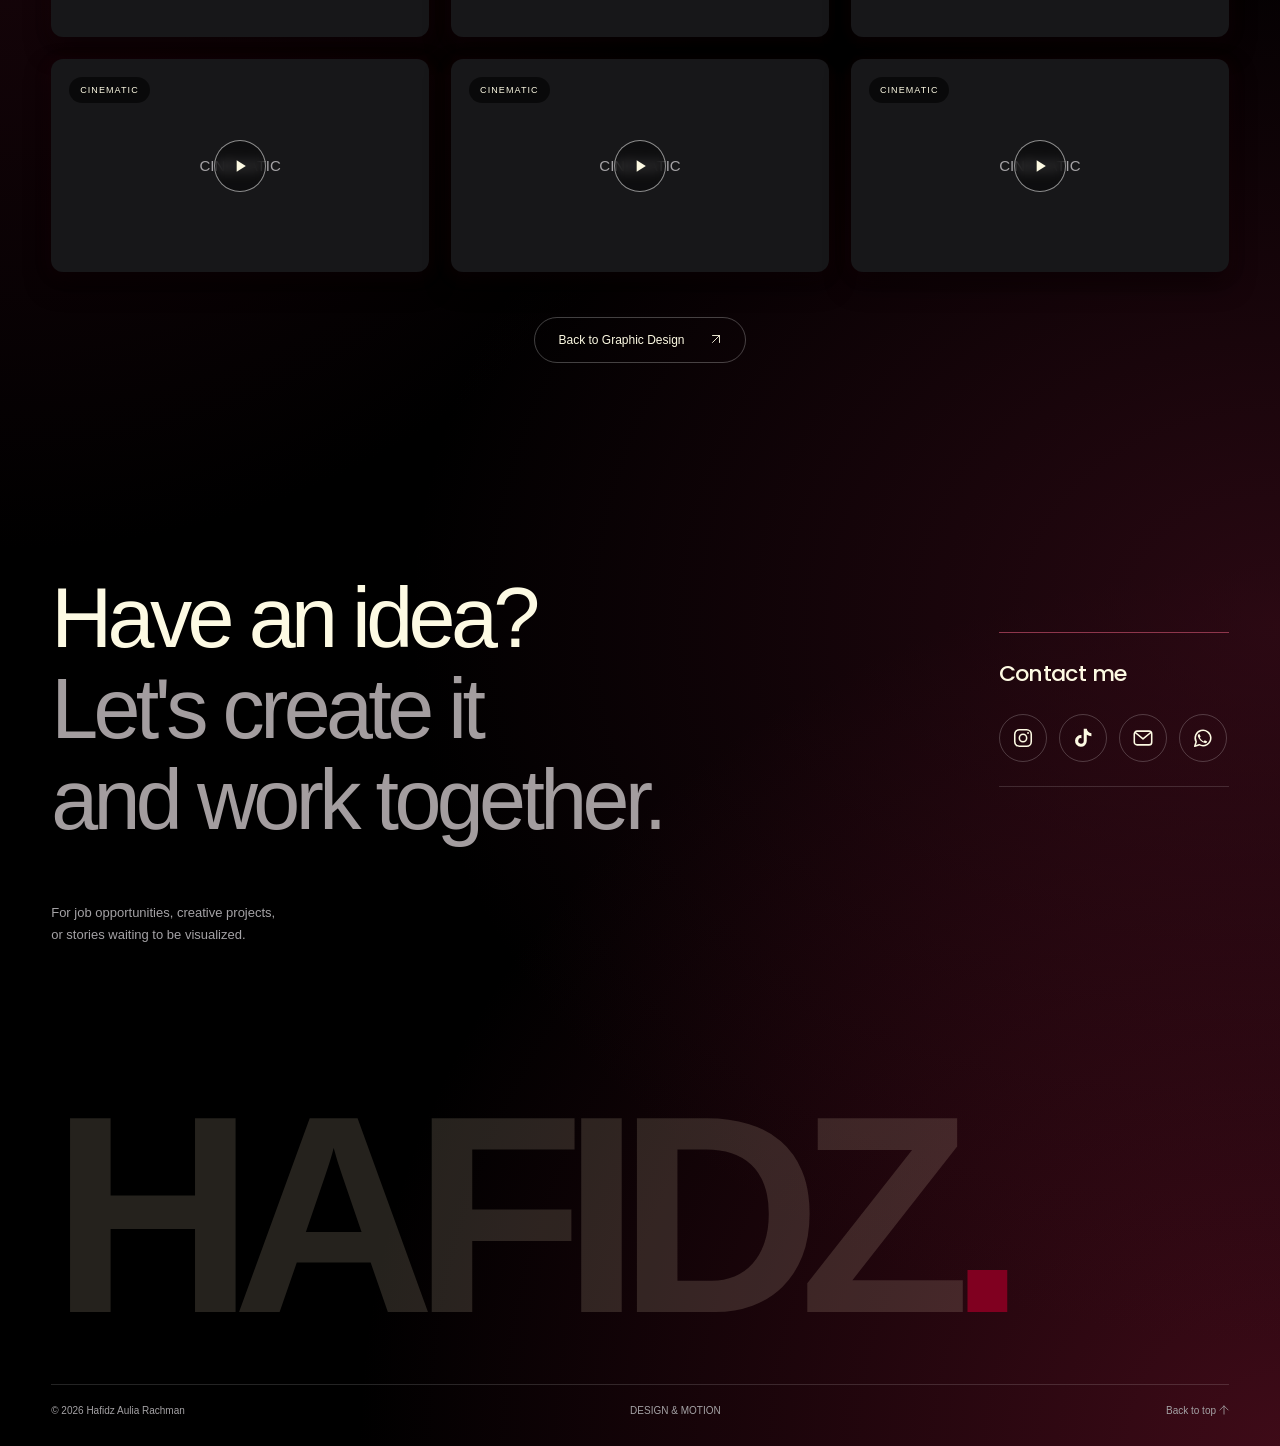
==== commit 495081c8: "Use vector play icons for consistent rendering on iOS" ====
--- a/video.html
+++ b/video.html
@@ -8,8 +8,8 @@
 <link rel="preconnect" href="https://res.cloudinary.com">
 <link rel="preload" href="assets/fonts/anton.woff" as="font" type="font/woff" crossorigin>
 <link rel="preload" href="assets/fonts/allura-creative.woff" as="font" type="font/woff" crossorigin>
-<link rel="stylesheet" href="styles.css?v=video-process-20261010">
-<script src="projects.js?v=video-process-20261010" defer></script><script src="language.js?v=video-process-20261010" defer></script><script src="app.js?v=video-process-20261010" defer></script>
+<link rel="stylesheet" href="styles.css?v=vector-play-20261010">
+<script src="projects.js?v=vector-play-20261010" defer></script><script src="language.js?v=vector-play-20261010" defer></script><script src="app.js?v=vector-play-20261010" defer></script>
 </head>
 <body data-portfolio="video" data-video-layout="shortform-gallery">
 <a class="skip" href="#work">Langsung ke karya</a>
--- a/styles.css
+++ b/styles.css
@@ -411,3 +411,8 @@
 .experience-place p{font-size:14px!important;line-height:1.8}
 .experience-company-years,.experience-duration{font-size:13px!important}
 @media(max-width:650px){body{background-image:radial-gradient(ellipse 150% 900px at 100% 18%,#4f102385,transparent 80%),radial-gradient(ellipse 140% 900px at 0% 44%,#390b1870,transparent 80%),radial-gradient(ellipse 140% 1000px at 100% 72%,#4f102375,transparent 80%),radial-gradient(ellipse 150% 1100px at 100% 100%,#63112690,transparent 80%)}.video-process-intro{font-size:13px;margin-bottom:40px}.video-category-description{font-size:13px;margin-bottom:24px}.software-card span{font-size:11px}.experience-place p{font-size:12px!important}.experience-company-years,.experience-duration{font-size:12px!important}}
+
+/* Vector play icon stays consistent on iOS and other platforms. */
+.play{padding-left:0}
+.play svg{display:block;width:20px;height:20px;color:var(--text);pointer-events:none}
+@media(max-width:650px){.play svg{width:16px;height:16px}}
